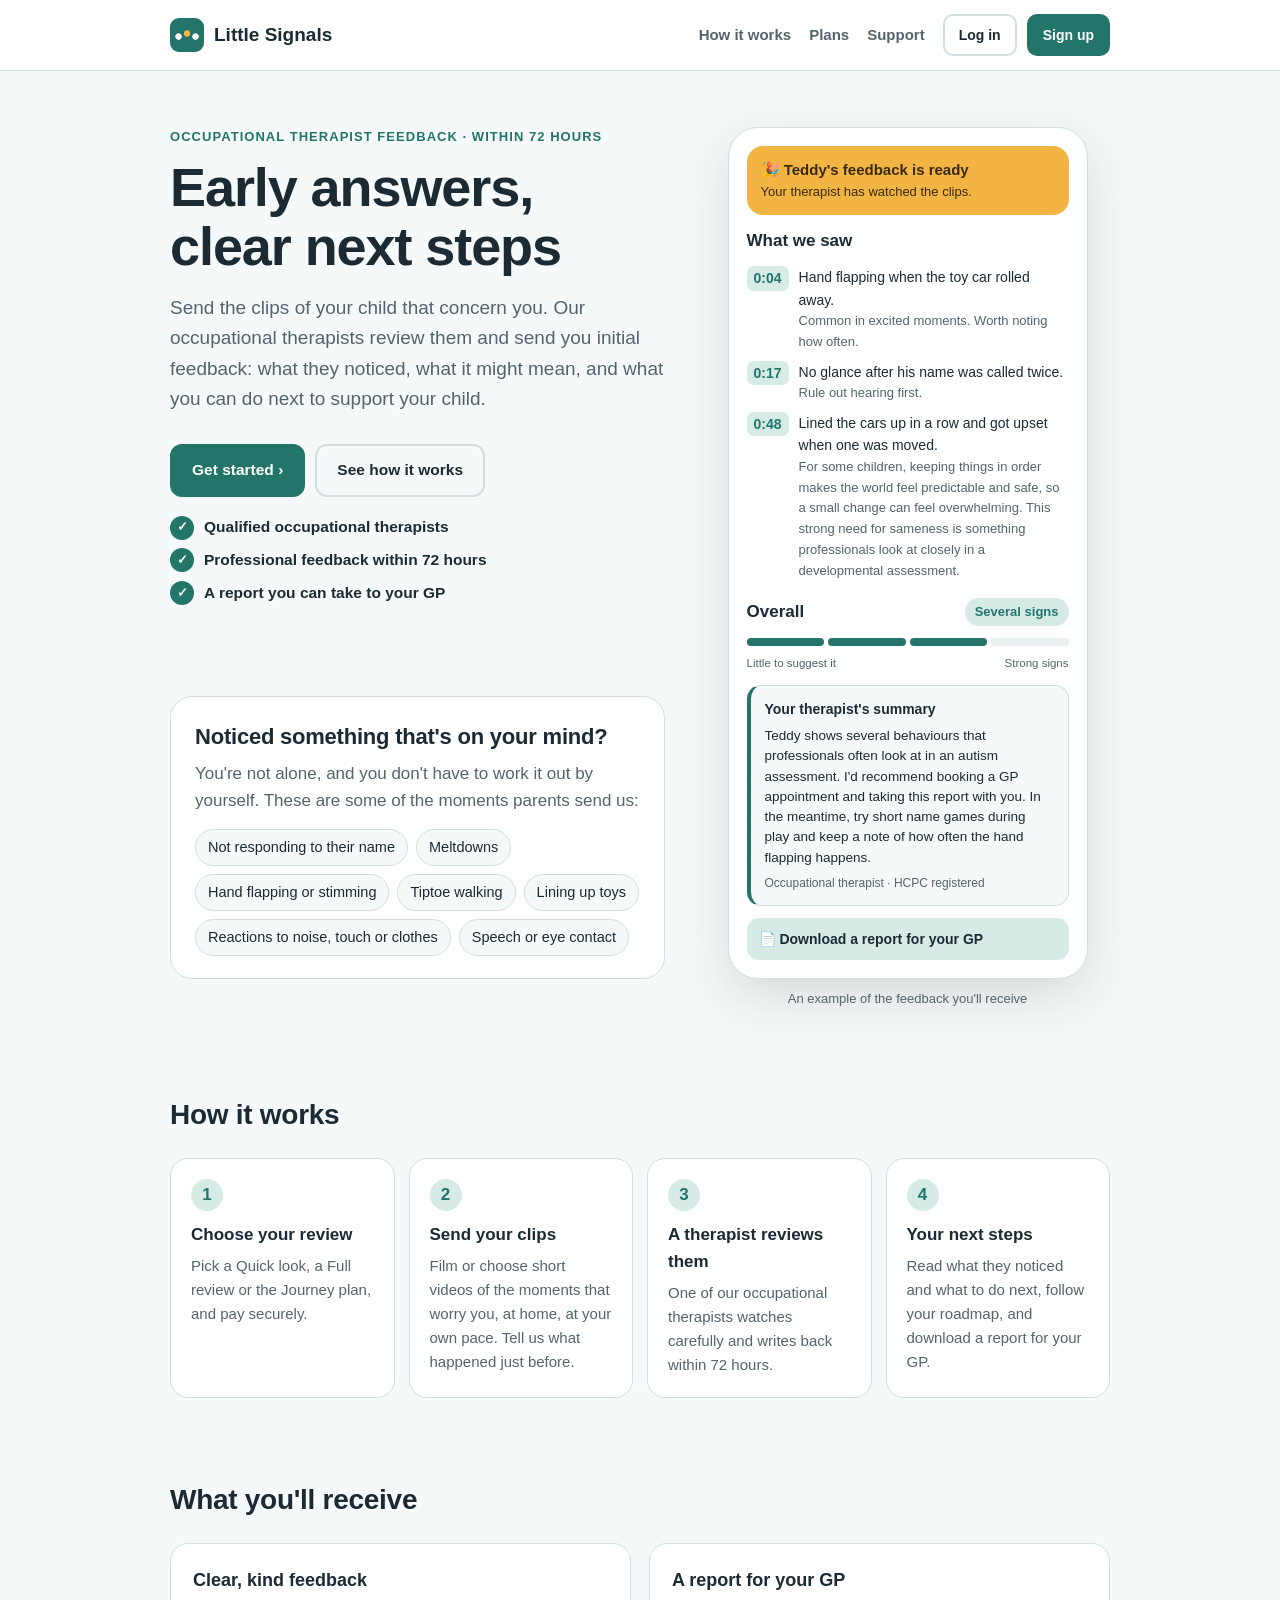
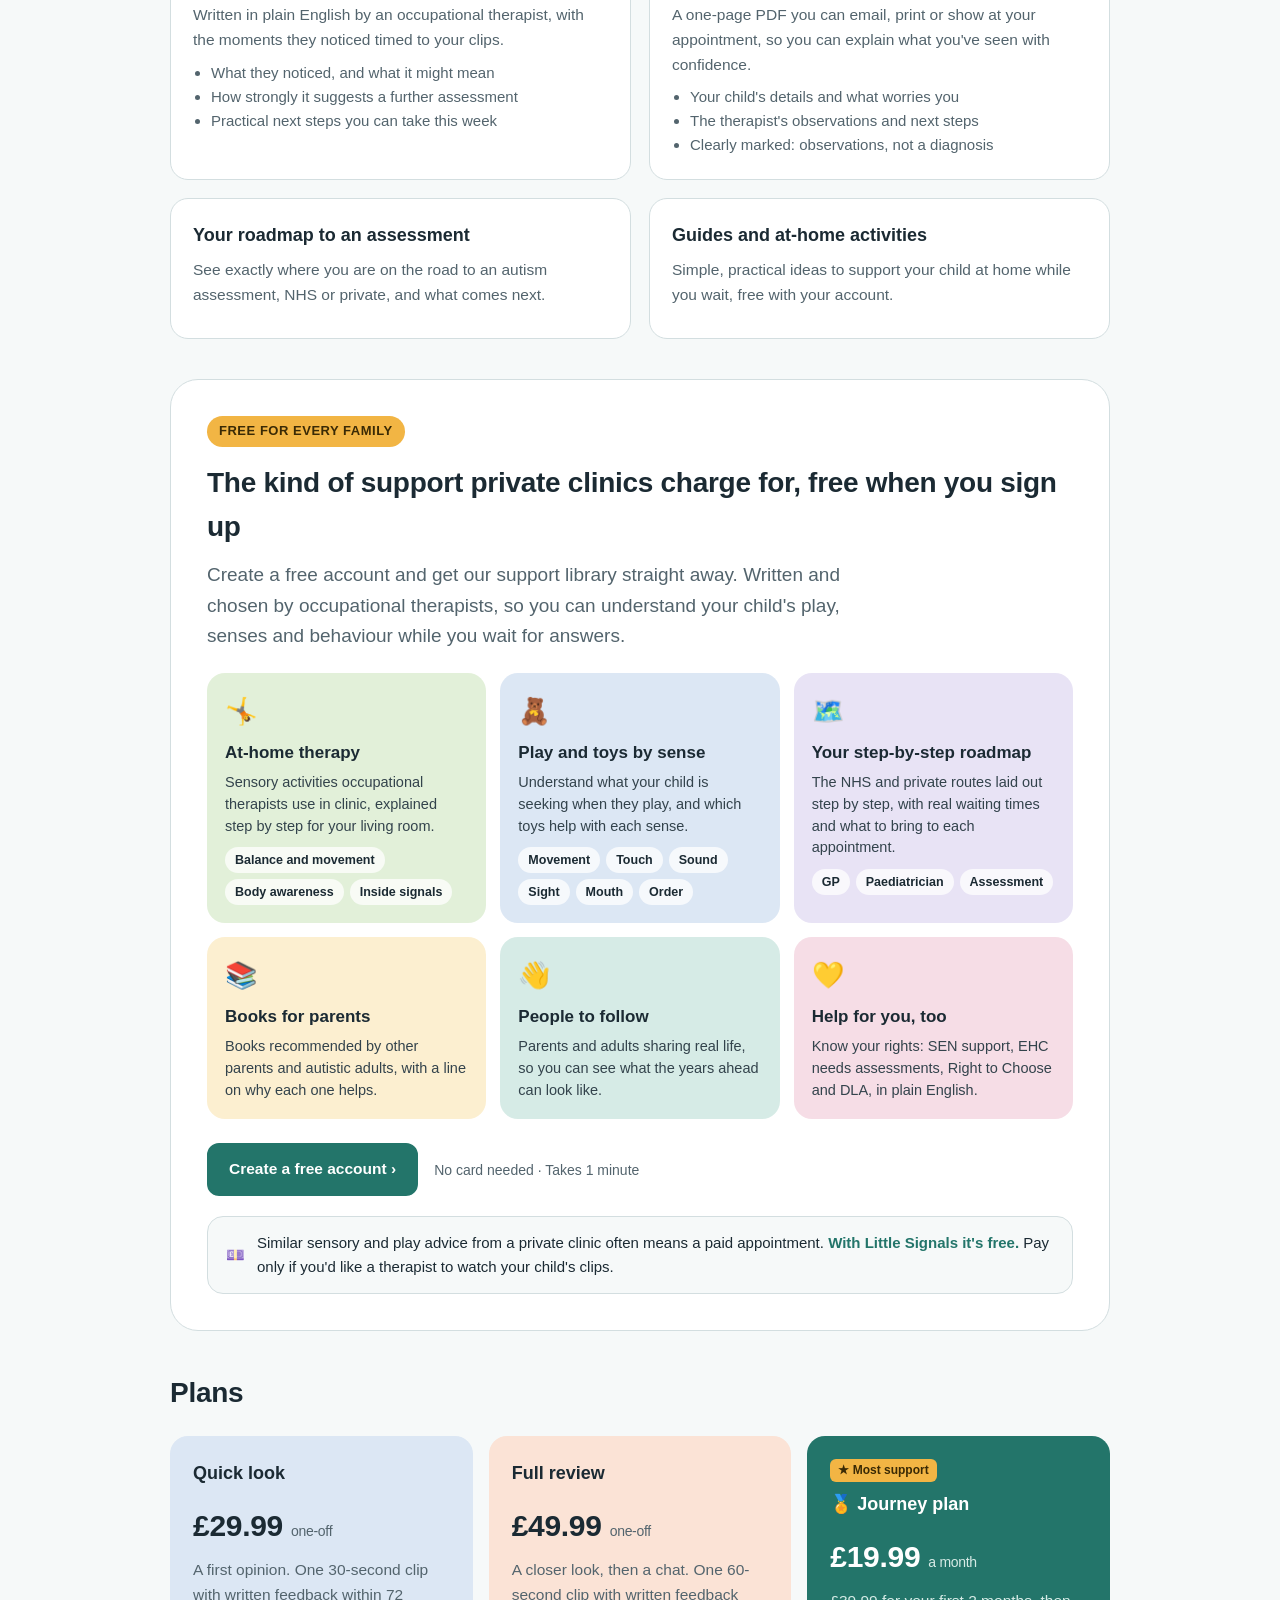
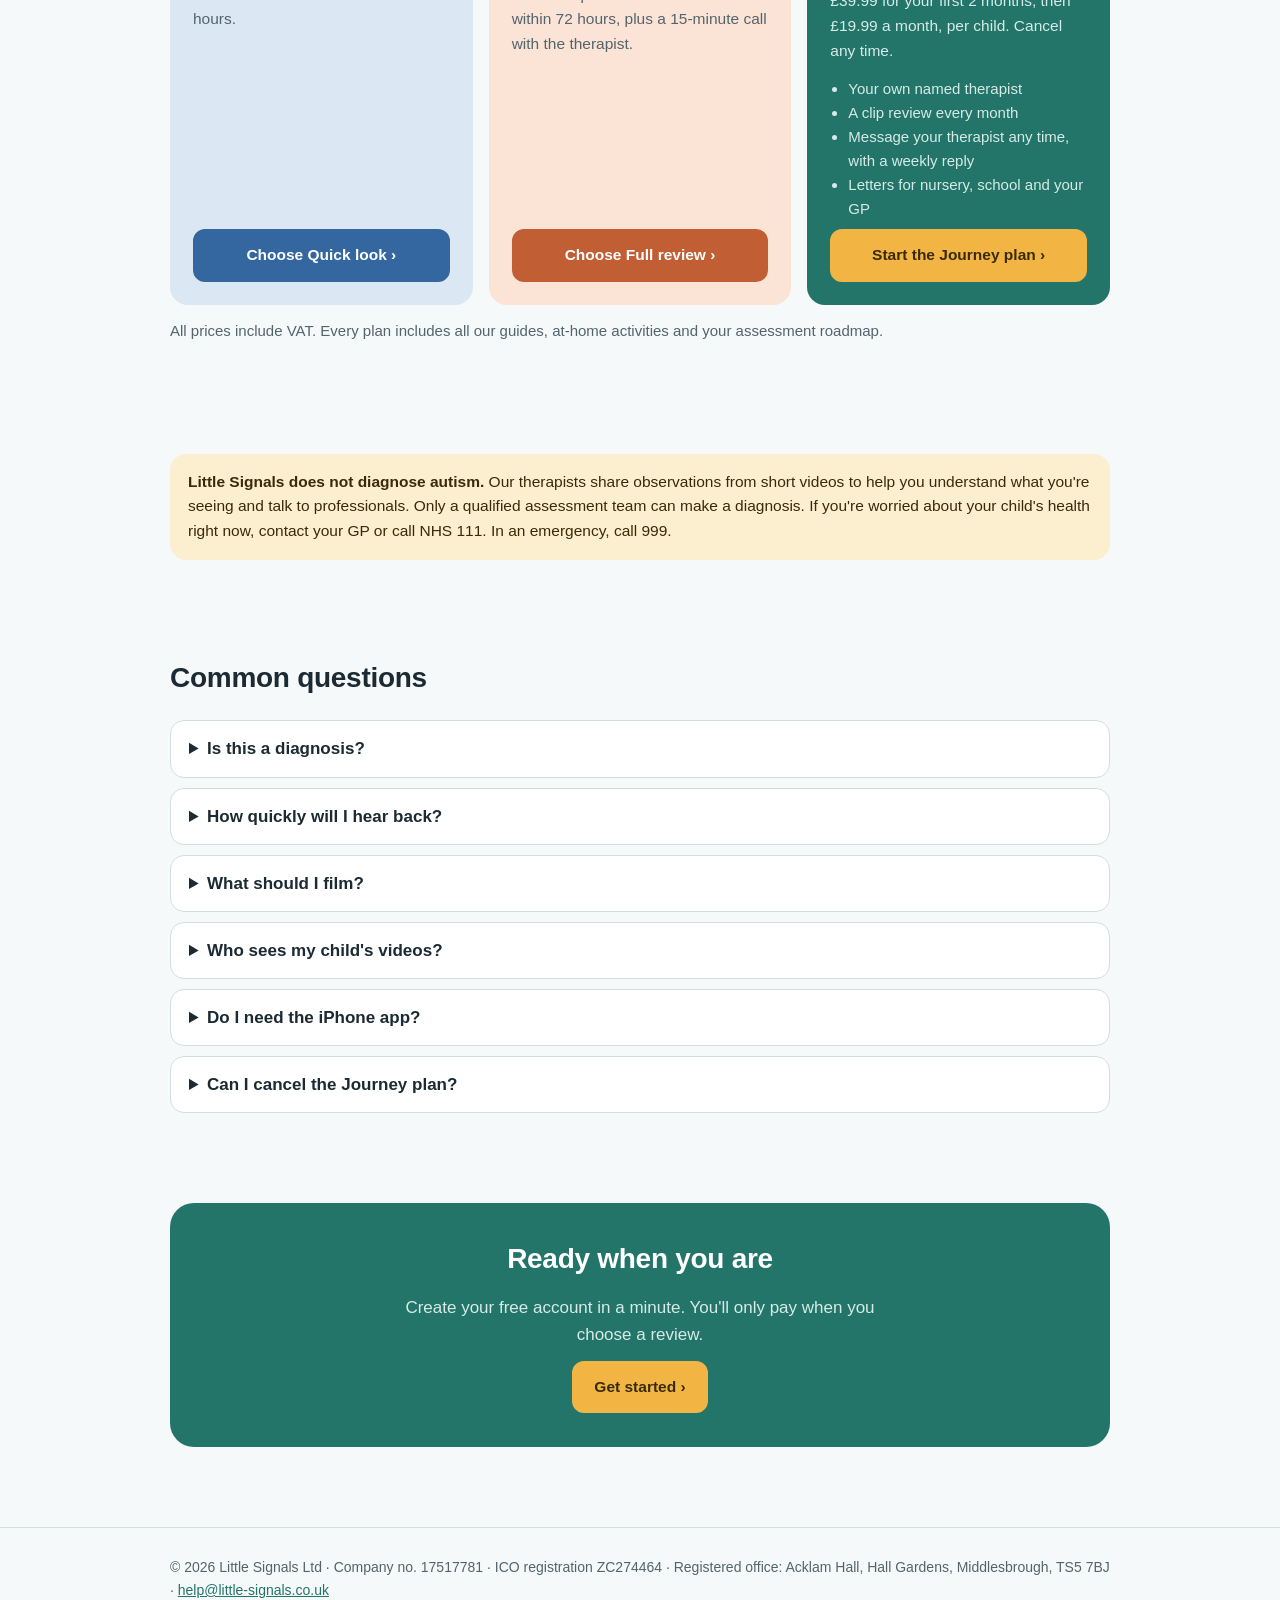
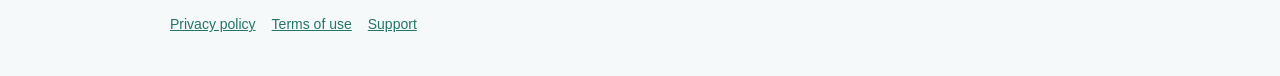
==== index.html @ ab4afac2 "Add files via upload" ====
<!doctype html>
<html lang="en-GB">
<head>
<meta charset="utf-8">
<meta name="viewport" content="width=device-width, initial-scale=1">
<title>Little Signals: clip reviews by occupational therapists</title>
<meta name="description" content="Send a short clip of your child to an occupational therapist and get clear feedback and a roadmap to an autism assessment.">
<link rel="icon" href="/favicon.png">
<link rel="apple-touch-icon" href="/icon.png">
<link rel="stylesheet" href="/style.css">
</head>
<body>
<header class="site"><div class="wrap">
  <a class="brand" href="/"><img src="/icon.png" alt="">Little Signals</a>
  <nav class="top" aria-label="Main"><a class="hide-sm" href="/#how">How it works</a><a class="hide-sm" href="/#plans">Plans</a><a class="hide-sm" href="/support/">Support</a>
    <span class="acts"><a class="btn ghost sm" href="https://app.little-signals.co.uk/">Log in</a><a class="btn sm" href="https://app.little-signals.co.uk/">Sign up</a></span></nav>
</div></header>
<main>

<div class="wrap">
<section class="hero2">
  <div class="herol">
    <p class="eyebrow">Occupational therapist feedback · within 72 hours</p>
    <h1>Early answers,<br>clear next steps</h1>
    <p class="lede">Send the clips of your child that concern you. Our occupational therapists review them and send you initial feedback: what they noticed, what it might mean, and what you can do next to support your child.</p>
    <div class="cta-row"><a class="btn" href="https://app.little-signals.co.uk/">Get started ›</a><a class="btn ghost" href="#how">See how it works</a></div>
    <ul class="ticks"><li>Qualified occupational therapists</li><li>Professional feedback within 72 hours</li><li>A report you can take to your GP</li></ul>
    <div class="band worry" aria-labelledby="worry-h">
      <h2 id="worry-h">Noticed something that's on your mind?</h2>
      <p>You're not alone, and you don't have to work it out by yourself. These are some of the moments parents send us:</p>
      <div class="chips"><span>Not responding to their name</span><span>Meltdowns</span><span>Hand flapping or stimming</span><span>Tiptoe walking</span><span>Lining up toys</span><span>Reactions to noise, touch or clothes</span><span>Speech or eye contact</span></div>
    </div>
  </div>
  <div aria-hidden="true">
    <div class="phone">
      <div class="ready">🎉 Teddy's feedback is ready<small>Your therapist has watched the clips.</small></div>
      <div style="font-weight:800">What we saw</div>
      <div class="obs">
        <span class="ts">0:04</span><p>Hand flapping when the toy car rolled away.<span>Common in excited moments. Worth noting how often.</span></p>
        <span class="ts">0:17</span><p>No glance after his name was called twice.<span>Rule out hearing first.</span></p>
        <span class="ts">0:48</span><p>Lined the cars up in a row and got upset when one was moved.<span>For some children, keeping things in order makes the world feel predictable and safe, so a small change can feel overwhelming. This strong need for sameness is something professionals look at closely in a developmental assessment.</span></p>
      </div>
      <div class="lvlhead"><span>Overall</span><b>Several signs</b></div>
      <div class="lvl"><i class="on"></i><i class="on"></i><i class="on"></i><i></i></div>
      <div class="lvlends"><span>Little to suggest it</span><span>Strong signs</span></div>
      <div class="sum"><b>Your therapist's summary</b><p>Teddy shows several behaviours that professionals often look at in an autism assessment. I'd recommend booking a GP appointment and taking this report with you. In the meantime, try short name games during play and keep a note of how often the hand flapping happens.</p><small>Occupational therapist · HCPC registered</small></div>
      <div class="rep">📄 Download a report for your GP</div>
    </div>
    <p style="text-align:center;color:var(--muted);font-size:13px;margin-top:10px">An example of the feedback you'll receive</p>
  </div>
</section>

<section id="how" aria-labelledby="how-h">
  <h2 id="how-h">How it works</h2>
  <ol class="steps4">
    <li><h3>Choose your review</h3><p>Pick a Quick look, a Full review or the Journey plan, and pay securely.</p></li>
    <li><h3>Send your clips</h3><p>Film or choose short videos of the moments that worry you, at home, at your own pace. Tell us what happened just before.</p></li>
    <li><h3>A therapist reviews them</h3><p>One of our occupational therapists watches carefully and writes back within 72 hours.</p></li>
    <li><h3>Your next steps</h3><p>Read what they noticed and what to do next, follow your roadmap, and download a report for your GP.</p></li>
  </ol>
</section>

<section aria-labelledby="get-h">
  <h2 id="get-h">What you'll receive</h2>
  <div class="two">
    <div class="feat"><h3>Clear, kind feedback</h3><p>Written in plain English by an occupational therapist, with the moments they noticed timed to your clips.</p>
      <ul><li>What they noticed, and what it might mean</li><li>How strongly it suggests a further assessment</li><li>Practical next steps you can take this week</li></ul></div>
    <div class="feat"><h3>A report for your GP</h3><p>A one-page PDF you can email, print or show at your appointment, so you can explain what you've seen with confidence.</p>
      <ul><li>Your child's details and what worries you</li><li>The therapist's observations and next steps</li><li>Clearly marked: observations, not a diagnosis</li></ul></div>
    <div class="feat"><h3>Your roadmap to an assessment</h3><p>See exactly where you are on the road to an autism assessment, NHS or private, and what comes next.</p></div>
    <div class="feat"><h3>Guides and at-home activities</h3><p>Simple, practical ideas to support your child at home while you wait, free with your account.</p></div>
  </div>
</section>

<section class="free" aria-labelledby="free-h">
  <span class="freetag">FREE FOR EVERY FAMILY</span>
  <h2 id="free-h">The kind of support private clinics charge for, free when you sign up</h2>
  <p class="lede">Create a free account and get our support library straight away.<span class="hm"> Written and chosen by occupational therapists, so you can understand your child's play, senses and behaviour while you wait for answers.</span></p>
  <div class="tiles">
    <div class="tile" style="background:#E2F0D9"><div class="e">🤸</div><h3>At-home therapy</h3><p>Sensory activities occupational therapists use in clinic, explained step by step for your living room.</p><div class="chips"><span>Balance and movement</span><span>Body awareness</span><span>Inside signals</span></div></div>
    <div class="tile" style="background:#DCE7F4"><div class="e">🧸</div><h3>Play and toys by sense</h3><p>Understand what your child is seeking when they play, and which toys help with each sense.</p><div class="chips"><span>Movement</span><span>Touch</span><span>Sound</span><span>Sight</span><span>Mouth</span><span>Order</span></div></div>
    <div class="tile" style="background:#E8E3F5"><div class="e">🗺️</div><h3>Your step-by-step roadmap</h3><p>The NHS and private routes laid out step by step, with real waiting times and what to bring to each appointment.</p><div class="chips"><span>GP</span><span>Paediatrician</span><span>Assessment</span></div></div>
    <div class="tile" style="background:#FCEFD0"><div class="e">📚</div><h3>Books for parents</h3><p>Books recommended by other parents and autistic adults, with a line on why each one helps.</p></div>
    <div class="tile" style="background:#D6EBE6"><div class="e">👋</div><h3>People to follow</h3><p>Parents and adults sharing real life, so you can see what the years ahead can look like.</p></div>
    <div class="tile" style="background:#F6DDE6"><div class="e">💛</div><h3>Help for you, too</h3><p>Know your rights: SEN support, EHC needs assessments, Right to Choose and DLA, in plain English.</p></div>
  </div>
  <div class="freecta"><a class="btn" href="https://app.little-signals.co.uk/">Create a free account ›</a><small>No card needed · Takes 1 minute</small></div>
  <div class="cmp">💷 <span>Similar sensory and play advice from a private clinic often means a paid appointment. <b>With Little Signals it's free.</b> Pay only if you'd like a therapist to watch your child's clips.</span></div>
</section>

<section id="plans" aria-labelledby="plans-h">
  <h2 id="plans-h">Plans</h2>
  <div class="plans">
    <div class="plan q"><h3>Quick look</h3><div class="price">£29.99 <span>one-off</span></div><p>A first opinion. One 30-second clip with written feedback within 72 hours.</p><a class="btn" href="https://app.little-signals.co.uk/">Choose Quick look ›</a></div>
    <div class="plan f"><h3>Full review</h3><div class="price">£49.99 <span>one-off</span></div><p>A closer look, then a chat. One 60-second clip with written feedback within 72 hours, plus a 15-minute call with the therapist.</p><a class="btn" href="https://app.little-signals.co.uk/">Choose Full review ›</a></div>
    <div class="plan j"><span class="tag">★ Most support</span><h3>🏅 Journey plan</h3><div class="price">£19.99 <span>a month</span></div>
      <p>£39.99 for your first 2 months, then £19.99 a month, per child. Cancel any time.</p>
      <ul><li>Your own named therapist</li><li>A clip review every month</li><li>Message your therapist any time, with a weekly reply</li><li>Letters for nursery, school and your GP</li></ul>
      <a class="btn gold" href="https://app.little-signals.co.uk/">Start the Journey plan ›</a></div>
  </div>
  <p style="color:var(--muted);font-size:15px;margin-top:14px">All prices include VAT. Every plan includes all our guides, at-home activities and your assessment roadmap.</p>
</section>

<section aria-label="Important">
  <p class="note"><strong>Little Signals does not diagnose autism.</strong> Our therapists share observations from short videos to help you understand what you're seeing and talk to professionals. Only a qualified assessment team can make a diagnosis. If you're worried about your child's health right now, contact your GP or call NHS 111. In an emergency, call 999.</p>
</section>

<section id="faq" aria-labelledby="faq-h">
  <h2 id="faq-h">Common questions</h2>
  <details><summary>Is this a diagnosis?</summary><p>No. Our occupational therapists describe what they can see in your clips and suggest next steps. Only a qualified assessment team can diagnose autism, and our report is designed to help you talk to them.</p></details>
  <details><summary>How quickly will I hear back?</summary><p>Within 72 hours of sending your clips. We'll email you (and notify you in the app) as soon as your feedback is ready.</p></details>
  <details><summary>What should I film?</summary><p>Everyday moments that worry you, as they happen. Short clips of 5 to 10 seconds work well, ideally with your child's face and hands in view. You can send several clips up to the length of your plan.</p></details>
  <details><summary>Who sees my child's videos?</summary><p>Only the occupational therapist assigned to your review, through private links that expire after 15 minutes. Clips are deleted 90 days after your feedback is sent, and we never use them for advertising or to train AI. See our <a href="/privacy/">privacy policy</a>.</p></details>
  <details><summary>Do I need the iPhone app?</summary><p>No. You can do everything here on our website, on a computer or any phone. The iPhone app is coming soon, and your account works on both.</p></details>
  <details><summary>Can I cancel the Journey plan?</summary><p>Yes, any time. The first 2 months are paid together when you join; after that you can cancel whenever you like and you won't be charged again.</p></details>
</section>

<section aria-label="Get started">
  <div class="final"><h2>Ready when you are</h2><p>Create your free account in a minute. You'll only pay when you choose a review.</p>
    <a class="btn gold" href="https://app.little-signals.co.uk/">Get started ›</a></div>
</section>
</div>

</main>
<footer class="site"><div class="wrap">
  <span>© 2026 Little Signals Ltd · Company no. 17517781 · ICO registration ZC274464 · Registered office: Acklam Hall, Hall Gardens, Middlesbrough, TS5 7BJ · <a href="mailto:help@little-signals.co.uk">help@little-signals.co.uk</a></span>
  <nav aria-label="Legal"><a href="/privacy/">Privacy policy</a><a href="/terms/">Terms of use</a><a href="/support/">Support</a></nav>
</div></footer>
</body>
</html>
---- style.css ----
:root{--bg:#F6F9F9;--surface:#fff;--sunk:#E9F0F1;--ink:#1B2A33;--muted:#53646D;--line:#D3DEE0;--accent:#23756A;--accent-ink:#fff;--accent-soft:#D6EBE6;--sun:#F2B544;--sun-soft:#FCEFD0;--sun-ink:#3A2A05}
@media (prefers-color-scheme:dark){:root{--bg:#111B20;--surface:#18252C;--sunk:#0E171B;--ink:#E6EEF0;--muted:#9AAEB5;--line:#2A3B43;--accent:#5CC2B1;--accent-ink:#0C1A1D;--accent-soft:#1B3A37;--sun-soft:#3A3020;--sun-ink:#F8E2B0}}
*{box-sizing:border-box}html{-webkit-text-size-adjust:100%}
body{margin:0;background:var(--bg);color:var(--ink);font:17px/1.6 -apple-system,BlinkMacSystemFont,"Segoe UI",Roboto,Helvetica,Arial,sans-serif}
a{color:var(--accent)}a:focus-visible,button:focus-visible{outline:3px solid var(--sun);outline-offset:2px}
.wrap{max-width:980px;margin:0 auto;padding:0 20px}
header.site{border-bottom:1px solid var(--line);background:var(--surface)}
header.site .wrap{display:flex;align-items:center;justify-content:space-between;gap:16px;padding-top:14px;padding-bottom:14px}
.brand{display:flex;align-items:center;gap:10px;text-decoration:none;color:var(--ink);font-weight:800;font-size:19px}
.brand img{width:34px;height:34px;border-radius:9px}
nav.top{display:flex;gap:18px;flex-wrap:wrap;font-size:15px}nav.top a{color:var(--muted);text-decoration:none;font-weight:600}nav.top a:hover{color:var(--accent)}
.hero{padding:64px 0 40px}
.eyebrow{font-size:13px;font-weight:800;letter-spacing:.08em;text-transform:uppercase;color:var(--accent);margin:0 0 10px}
h1{font-size:clamp(34px,6vw,54px);line-height:1.08;letter-spacing:-.02em;margin:0 0 18px;max-width:14ch}
.lede{font-size:19px;color:var(--muted);max-width:56ch;margin:0 0 26px}
.badge{display:inline-flex;align-items:center;gap:8px;background:var(--ink);color:var(--bg);padding:12px 18px;border-radius:12px;font-weight:700;font-size:15px}
.badge small{display:block;font-weight:500;opacity:.75;font-size:12px}
section{padding:40px 0}
h2{font-size:28px;letter-spacing:-.01em;margin:0 0 20px}
.steps{display:grid;grid-template-columns:repeat(auto-fit,minmax(240px,1fr));gap:16px;counter-reset:s;padding:0;margin:0;list-style:none}
.steps li{background:var(--surface);border:1px solid var(--line);border-radius:18px;padding:20px}
.steps li::before{counter-increment:s;content:counter(s);display:inline-grid;place-items:center;width:34px;height:34px;border-radius:50%;background:var(--accent-soft);color:var(--accent);font-weight:800;margin-bottom:10px}
.steps h3,.plan h3{margin:0 0 6px;font-size:18px}.steps p,.plan p{margin:0;color:var(--muted);font-size:15.5px}
.plans{display:grid;grid-template-columns:repeat(auto-fit,minmax(250px,1fr));gap:16px}
.plan{background:var(--surface);border:1.5px solid var(--line);border-radius:18px;padding:22px;display:flex;flex-direction:column;gap:8px}
.plan.pop{border-color:var(--accent)}
.price{font-size:30px;font-weight:800;letter-spacing:-.01em}.price span{font-size:14px;font-weight:500;color:var(--muted)}
.tag{align-self:flex-start;background:var(--sun);color:#3A2A05;font-size:12px;font-weight:800;padding:2px 8px;border-radius:6px}
.plan ul{margin:6px 0 0;padding-left:18px;color:var(--muted);font-size:15px}
.note{background:var(--sun-soft);color:var(--sun-ink);border-radius:16px;padding:16px 18px;font-size:15.5px}
.card{background:var(--surface);border:1px solid var(--line);border-radius:18px;padding:22px}
.doc{padding:40px 0 60px;max-width:760px}
.doc h1{font-size:clamp(30px,5vw,42px);max-width:none}
.doc h2{font-size:21px;margin:34px 0 10px}
.doc p{margin:0 0 12px}
.draft{background:var(--sun-soft);color:var(--sun-ink);border-radius:12px;padding:12px 16px;font-size:14.5px;margin:0 0 24px}
.meta{color:var(--muted);font-size:14.5px;margin:-6px 0 22px}
footer.site{border-top:1px solid var(--line);margin-top:40px;padding:28px 0 40px;color:var(--muted);font-size:14px}
footer.site .wrap{display:flex;flex-wrap:wrap;justify-content:space-between;gap:12px}
footer.site nav{display:flex;gap:16px;flex-wrap:wrap}
details{background:var(--surface);border:1px solid var(--line);border-radius:14px;padding:14px 18px;margin:0 0 10px}
summary{cursor:pointer;font-weight:700}details p{margin:10px 0 0;color:var(--muted)}
.acts{display:flex;align-items:center;gap:10px}
.btn{display:inline-flex;align-items:center;justify-content:center;gap:6px;background:var(--accent);color:var(--accent-ink);font-weight:800;text-decoration:none;border-radius:12px;padding:12px 20px;font-size:15.5px;border:2px solid var(--accent)}
.btn:hover{filter:brightness(1.07)}
.btn.ghost{background:transparent;color:var(--ink);border-color:var(--line)}
.btn.sm{padding:8px 14px;font-size:14px;border-radius:10px}
nav.top a.btn{color:var(--accent-ink)}nav.top a.btn.ghost{color:var(--ink)}nav.top{align-items:center}
.btn.gold{background:var(--sun);border-color:var(--sun);color:#3A2A05}
.hero2{display:grid;grid-template-columns:1.1fr .9fr;gap:40px;align-items:stretch;padding:56px 0 30px}
.hero2 h1{max-width:none}
.cta-row{display:flex;flex-wrap:wrap;gap:10px;margin:4px 0 18px}
.ticks{list-style:none;padding:0;margin:0;display:grid;gap:8px}
.ticks li{display:flex;gap:10px;align-items:center;font-weight:600;font-size:15.5px}
.ticks li::before{content:"✓";display:inline-grid;place-items:center;width:24px;height:24px;border-radius:50%;background:var(--accent);color:var(--accent-ink);font-size:13px;font-weight:800;flex:none}
.phone{background:var(--surface);border:1px solid var(--line);border-radius:30px;padding:18px;box-shadow:0 18px 50px rgba(27,42,51,.14);max-width:360px;margin:0 auto;display:grid;gap:12px}
.ready{background:var(--sun);color:#3A2A05;border-radius:16px;padding:12px 14px;font-weight:800;font-size:15px}
.ready small{display:block;font-weight:500;font-size:13px}
.obs{display:grid;grid-template-columns:auto 1fr;gap:8px 10px;font-size:14px;align-items:start}
.ts{background:var(--accent-soft);color:var(--accent);font-weight:800;border-radius:7px;padding:1px 7px;font-variant-numeric:tabular-nums}
.obs p{margin:0}.obs p span{display:block;color:var(--muted);font-size:13px}
.lvlhead{display:flex;justify-content:space-between;align-items:center;margin-top:4px}.lvlhead span{font-weight:800}.lvlhead b{background:var(--accent-soft,#D6EBE6);color:var(--accent);font-size:13px;font-weight:800;padding:4px 10px;border-radius:999px}.lvlends{display:flex;justify-content:space-between;font-size:11.5px;color:var(--muted);margin-top:-4px}.sum{background:var(--bg);border:1px solid var(--line);border-left:4px solid var(--accent);border-radius:14px;padding:12px 14px;display:grid;gap:6px}.sum b{font-size:14px}.sum p{margin:0;font-size:13.5px;line-height:1.5}.sum small{font-size:12px;color:var(--muted)}.lvl{display:flex;gap:4px}.lvl i{flex:1;height:8px;border-radius:4px;background:var(--sunk)}.lvl i.on{background:var(--accent)}
.rep{display:flex;gap:8px;align-items:center;background:var(--accent-soft);border-radius:12px;padding:10px 12px;font-weight:700;font-size:14px}
.band{background:var(--surface);border:1px solid var(--line);border-radius:22px;padding:26px}
.chips{display:flex;flex-wrap:wrap;gap:8px;margin:14px 0 0}
.chips span{background:var(--bg);border:1px solid var(--line);border-radius:99px;padding:6px 12px;font-size:14.5px}
.steps4{display:grid;grid-template-columns:repeat(auto-fit,minmax(200px,1fr));gap:14px;counter-reset:s;padding:0;margin:0;list-style:none}
.steps4 li{background:var(--surface);border:1px solid var(--line);border-radius:18px;padding:20px}
.steps4 li::before{counter-increment:s;content:counter(s);display:inline-grid;place-items:center;width:32px;height:32px;border-radius:50%;background:var(--accent-soft);color:var(--accent);font-weight:800;margin-bottom:10px}
.steps4 h3{margin:0 0 6px;font-size:17px}.steps4 p{margin:0;color:var(--muted);font-size:15px}
.two{display:grid;grid-template-columns:1fr 1fr;gap:18px}
.feat{background:var(--surface);border:1px solid var(--line);border-radius:18px;padding:22px}
.feat h3{margin:0 0 8px;font-size:18px}.feat p{margin:0 0 8px;color:var(--muted);font-size:15.5px}
.feat ul{margin:0;padding-left:18px;color:var(--muted);font-size:15px}
.plan.q{background:#DCE7F4;border-color:transparent}.plan.f{background:#FBE3D6;border-color:transparent}
.plan.j{background:#23756A;border-color:transparent;color:#fff}.plan.j p,.plan.j ul,.plan.j .price span{color:#D6EBE6}
.plan .btn{margin-top:auto}
.plan.q .btn{background:#3466A0;border-color:#3466A0;color:#fff}.plan.f .btn{background:#C25E33;border-color:#C25E33;color:#fff}
@media (prefers-color-scheme:dark){.plan.q{background:#1A2838}.plan.f{background:#3A241B}.plan.j{background:#1E6157}}
.final{background:#23756A;color:#fff;border-radius:24px;padding:34px;text-align:center;display:grid;gap:12px;justify-items:center}
.final h2{margin:0;color:#fff}.final p{margin:0;color:#D6EBE6;max-width:52ch}
@media (max-width:860px){.hero2,.two{grid-template-columns:1fr}.hero2{padding-top:36px}}
@media (max-width:560px){header.site .wrap{flex-wrap:wrap;gap:10px}nav.top .hide-sm{display:none}.hero{padding-top:40px}}

.free{background:var(--surface);border:1px solid var(--line);border-radius:28px;padding:36px}
.freetag{display:inline-block;background:var(--sun);color:#3A2A05;font-weight:800;font-size:13px;padding:5px 12px;border-radius:999px;letter-spacing:.04em}
.free h2{margin:14px 0 10px}.free .lede{max-width:640px;margin:0 0 22px}
.tiles{display:grid;grid-template-columns:repeat(auto-fit,minmax(240px,1fr));gap:14px}
.tile{border-radius:18px;padding:18px;display:grid;gap:6px;align-content:start;color:#1B2A33}
.tile .e{font-size:26px}.tile h3{margin:0;font-size:17px}.tile p{margin:0;font-size:14.5px;line-height:1.5;color:#33434c}
.tile .chips{display:flex;flex-wrap:wrap;gap:6px;margin-top:4px}.tile .chips span{background:rgba(255,255,255,.75);border:0;border-radius:999px;padding:3px 10px;font-size:12.5px;font-weight:700}
.freecta{display:flex;gap:16px;align-items:center;margin-top:24px;flex-wrap:wrap}.freecta small{color:var(--muted);font-size:14px}
.cmp{margin-top:20px;background:var(--bg);border:1px solid var(--line);border-radius:16px;padding:14px 18px;display:flex;gap:12px;align-items:center;font-size:15px}.cmp b{color:var(--accent)}
.herol{display:flex;flex-direction:column}.herol .ticks{margin-bottom:28px}.herol .worry{margin-top:auto !important}@media (min-width:861px){.herol{padding-bottom:44px}}.worry{padding:22px 24px}.worry h2{font-size:22px;margin:0 0 6px}.worry p{margin:0;color:var(--muted)}
@media (max-width:600px){.free{padding:22px 16px;border-radius:22px}.free .hm,.tile p,.tile .chips,.cmp,.feat ul{display:none}.tiles{grid-template-columns:1fr 1fr;gap:10px}.tile{padding:14px 12px;gap:4px}.tile .e{font-size:22px}.tile h3{font-size:15px;line-height:1.25}.free h2{font-size:24px}.freecta{margin-top:16px}}
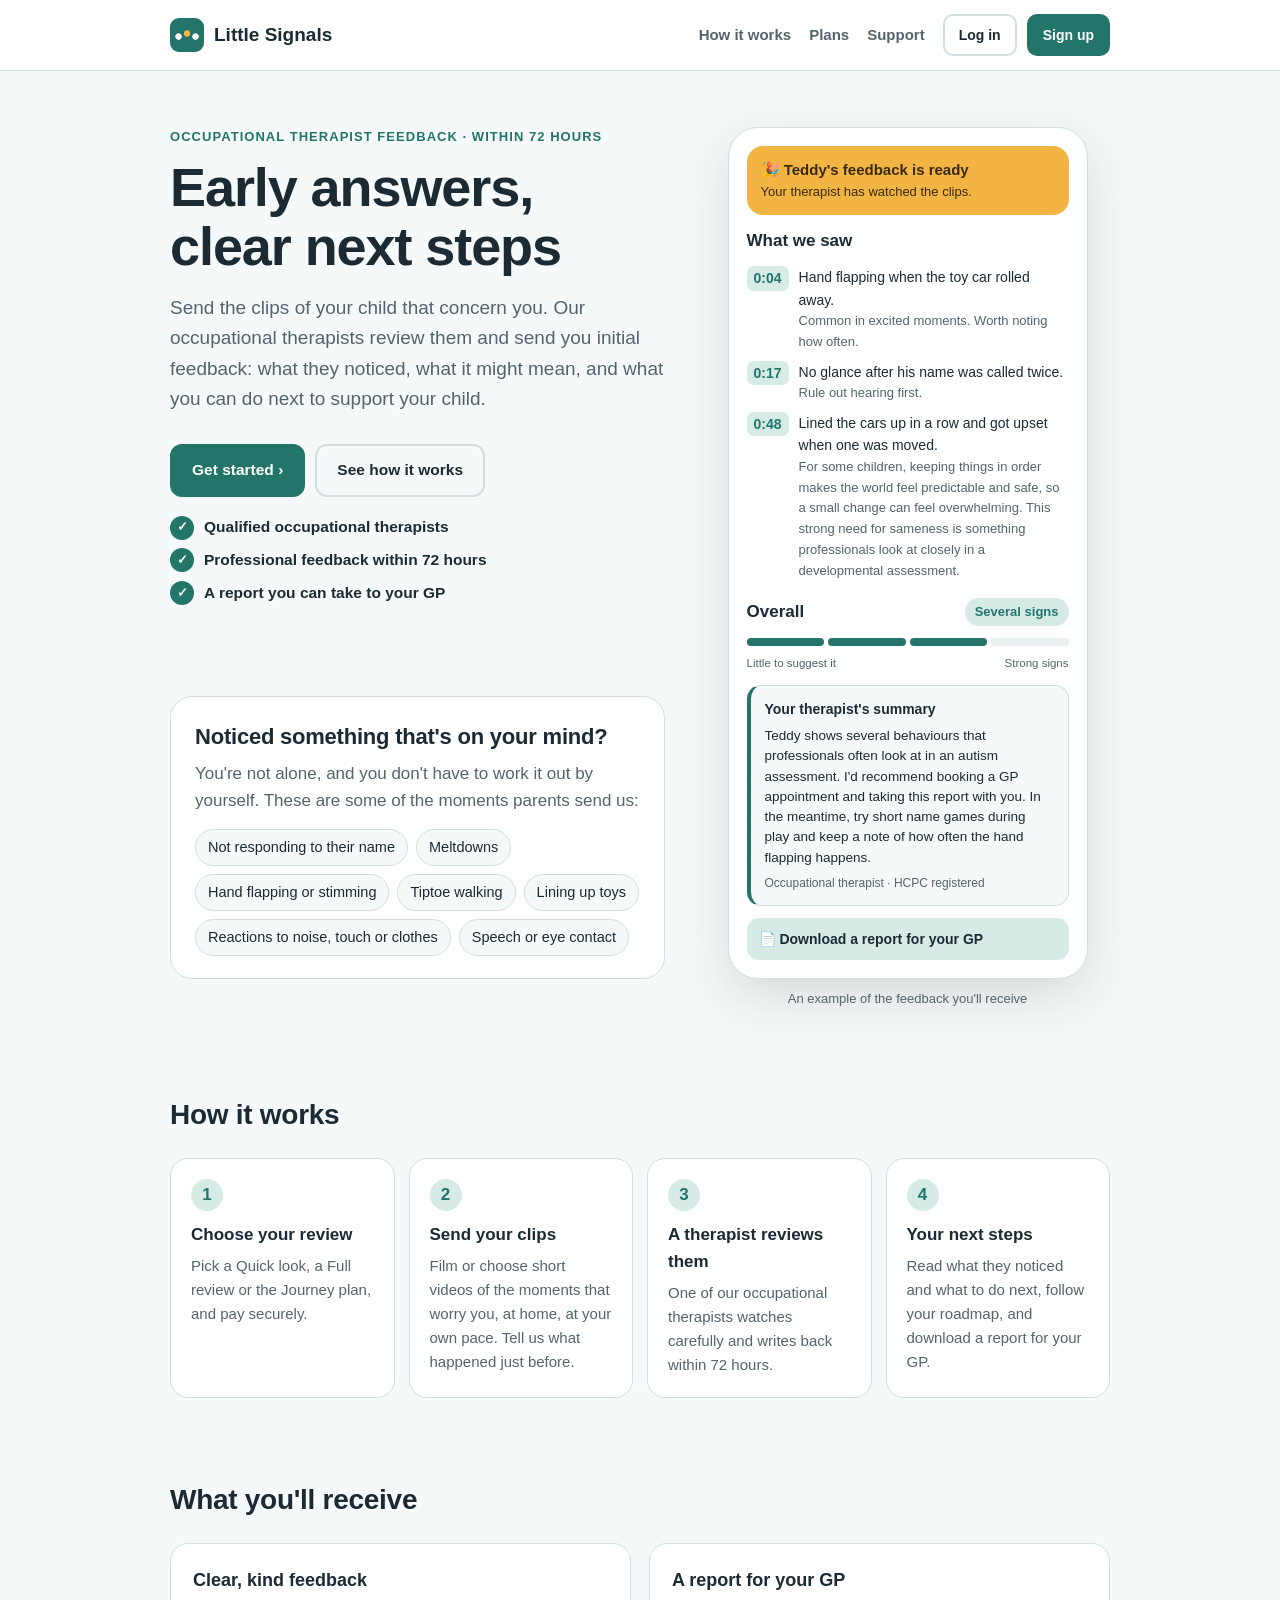
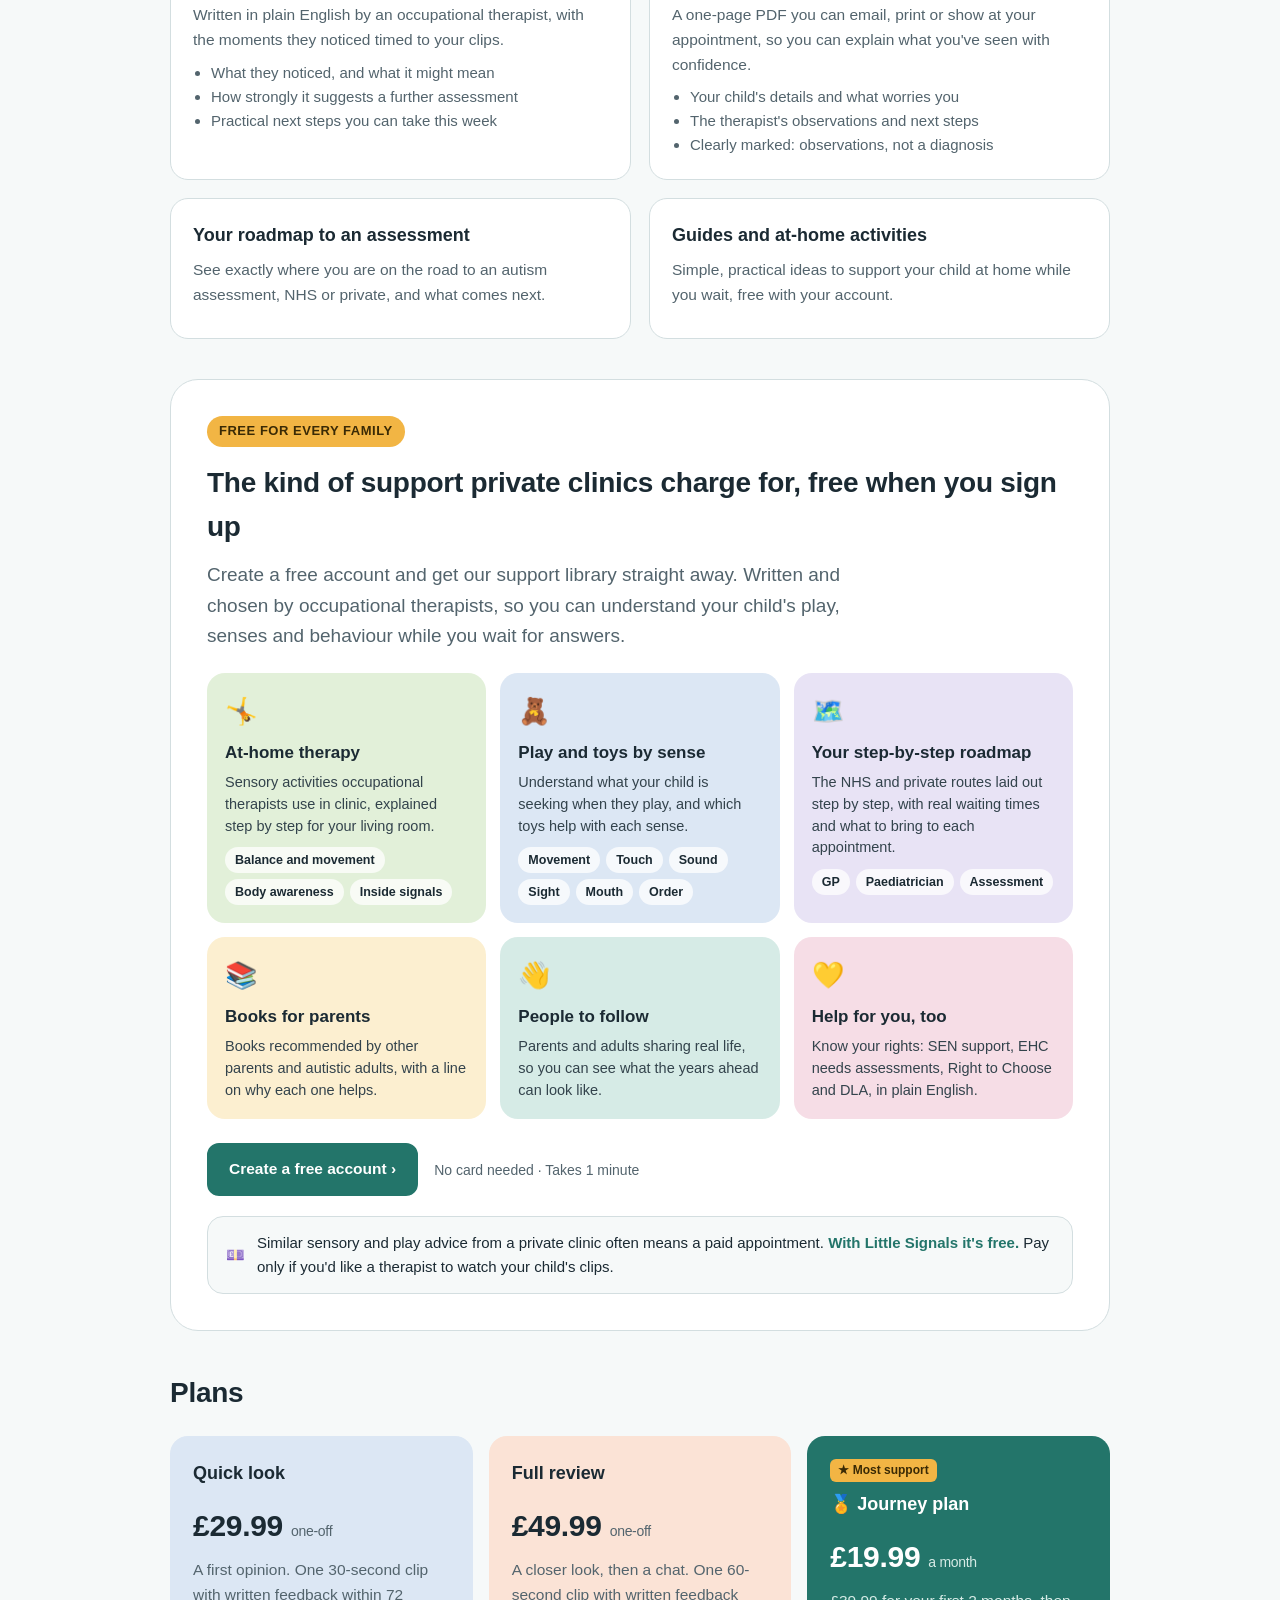
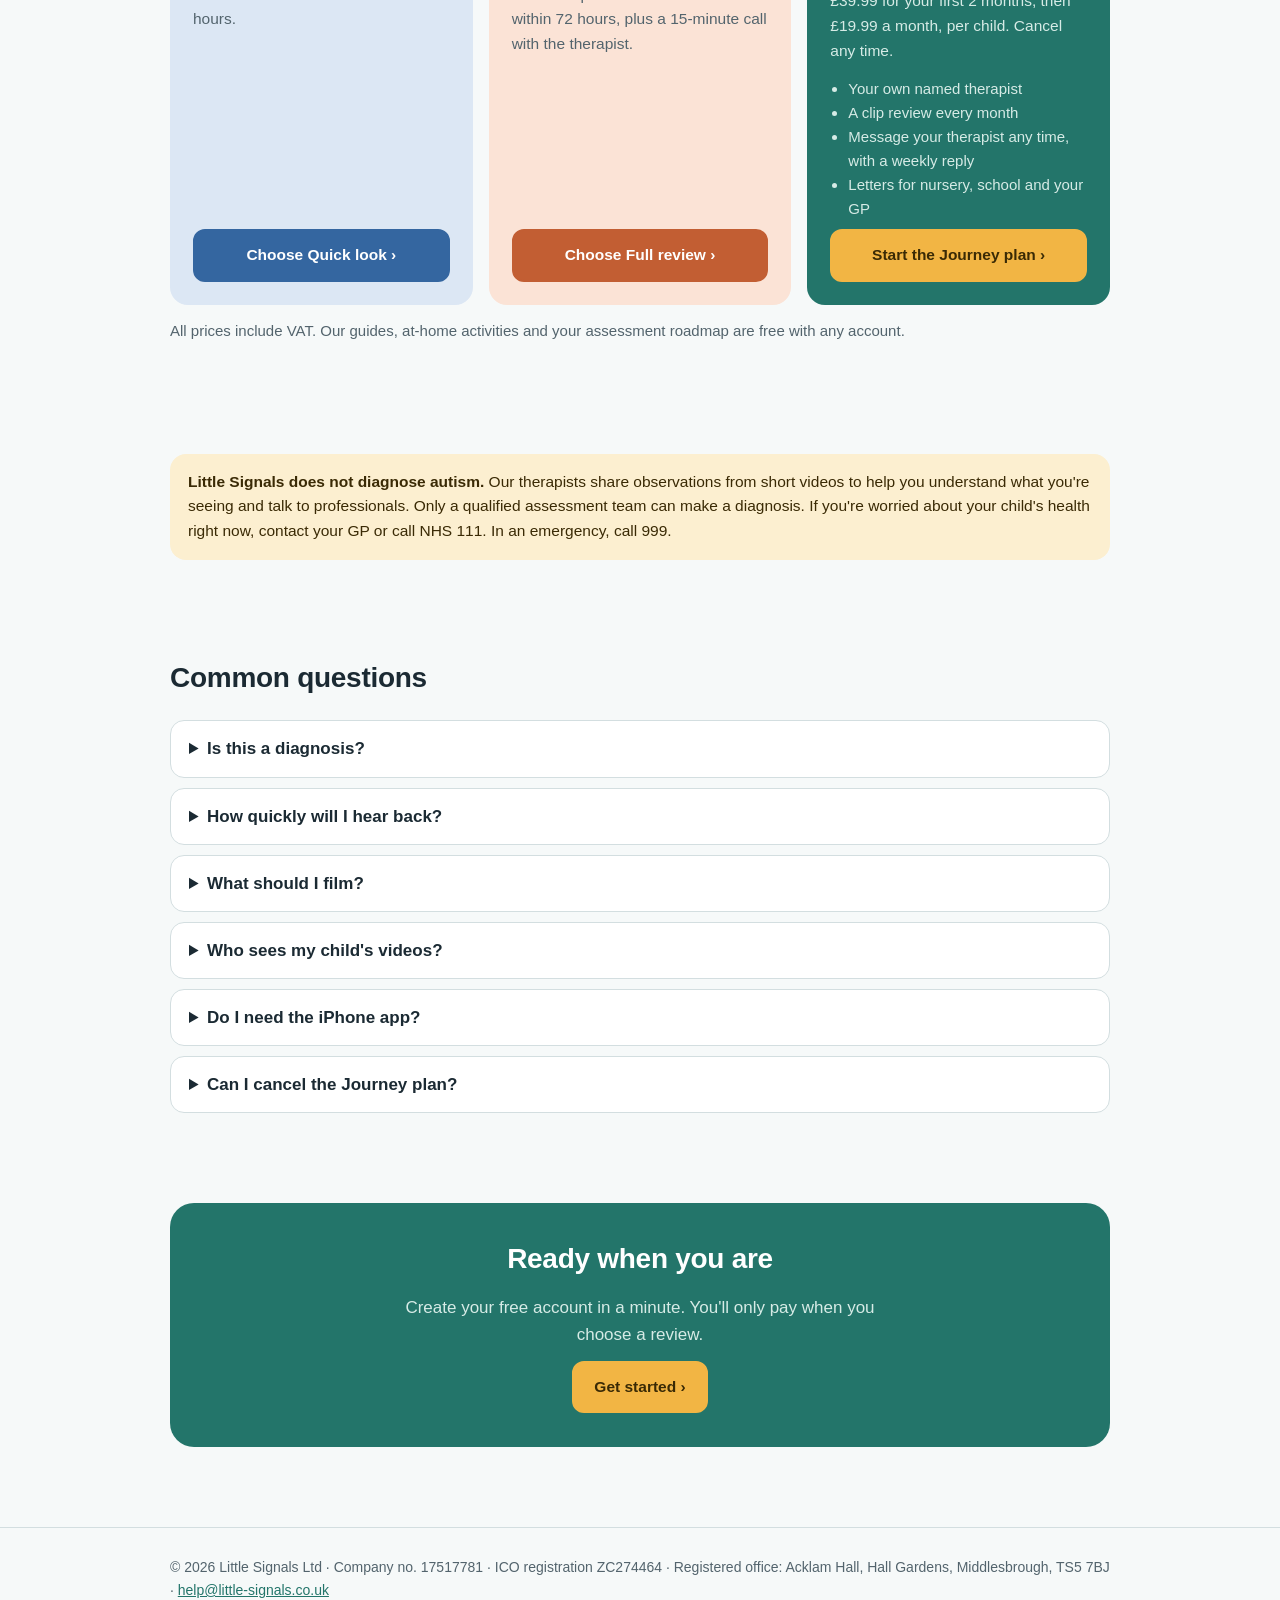
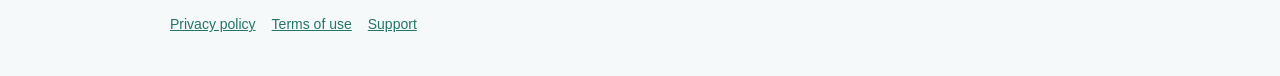
==== commit e7f511ff: "Add files via upload" ====
--- a/index.html
+++ b/index.html
@@ -93,12 +93,12 @@
   <div class="plans">
     <div class="plan q"><h3>Quick look</h3><div class="price">£29.99 <span>one-off</span></div><p>A first opinion. One 30-second clip with written feedback within 72 hours.</p><a class="btn" href="https://app.little-signals.co.uk/">Choose Quick look ›</a></div>
     <div class="plan f"><h3>Full review</h3><div class="price">£49.99 <span>one-off</span></div><p>A closer look, then a chat. One 60-second clip with written feedback within 72 hours, plus a 15-minute call with the therapist.</p><a class="btn" href="https://app.little-signals.co.uk/">Choose Full review ›</a></div>
-    <div class="plan j"><span class="tag">★ Most support</span><h3>🏅 Journey plan</h3><div class="price">£19.99 <span>a month</span></div>
+    <div class="plan j"><div class="ptop"><span class="tag">★ Most support</span><h3>🏅 Journey plan</h3></div><div class="price">£19.99 <span>a month</span></div>
       <p>£39.99 for your first 2 months, then £19.99 a month, per child. Cancel any time.</p>
       <ul><li>Your own named therapist</li><li>A clip review every month</li><li>Message your therapist any time, with a weekly reply</li><li>Letters for nursery, school and your GP</li></ul>
       <a class="btn gold" href="https://app.little-signals.co.uk/">Start the Journey plan ›</a></div>
   </div>
-  <p style="color:var(--muted);font-size:15px;margin-top:14px">All prices include VAT. Every plan includes all our guides, at-home activities and your assessment roadmap.</p>
+  <p style="color:var(--muted);font-size:15px;margin-top:14px">All prices include VAT. Our guides, at-home activities and your assessment roadmap are free with any account.</p>
 </section>
 
 <section aria-label="Important">
--- a/style.css
+++ b/style.css
@@ -20,7 +20,7 @@
 .steps{display:grid;grid-template-columns:repeat(auto-fit,minmax(240px,1fr));gap:16px;counter-reset:s;padding:0;margin:0;list-style:none}
 .steps li{background:var(--surface);border:1px solid var(--line);border-radius:18px;padding:20px}
 .steps li::before{counter-increment:s;content:counter(s);display:inline-grid;place-items:center;width:34px;height:34px;border-radius:50%;background:var(--accent-soft);color:var(--accent);font-weight:800;margin-bottom:10px}
-.steps h3,.plan h3{margin:0 0 6px;font-size:18px}.steps p,.plan p{margin:0;color:var(--muted);font-size:15.5px}
+.steps h3,.plan h3{margin:0 0 6px;font-size:18px}.ptop{display:flex;flex-direction:column;gap:8px;align-items:flex-start}.steps p,.plan p{margin:0;color:var(--muted);font-size:15.5px}
 .plans{display:grid;grid-template-columns:repeat(auto-fit,minmax(250px,1fr));gap:16px}
 .plan{background:var(--surface);border:1.5px solid var(--line);border-radius:18px;padding:22px;display:flex;flex-direction:column;gap:8px}
 .plan.pop{border-color:var(--accent)}
@@ -92,4 +92,4 @@
 .freecta{display:flex;gap:16px;align-items:center;margin-top:24px;flex-wrap:wrap}.freecta small{color:var(--muted);font-size:14px}
 .cmp{margin-top:20px;background:var(--bg);border:1px solid var(--line);border-radius:16px;padding:14px 18px;display:flex;gap:12px;align-items:center;font-size:15px}.cmp b{color:var(--accent)}
 .herol{display:flex;flex-direction:column}.herol .ticks{margin-bottom:28px}.herol .worry{margin-top:auto !important}@media (min-width:861px){.herol{padding-bottom:44px}}.worry{padding:22px 24px}.worry h2{font-size:22px;margin:0 0 6px}.worry p{margin:0;color:var(--muted)}
-@media (max-width:600px){.free{padding:22px 16px;border-radius:22px}.free .hm,.tile p,.tile .chips,.cmp,.feat ul{display:none}.tiles{grid-template-columns:1fr 1fr;gap:10px}.tile{padding:14px 12px;gap:4px}.tile .e{font-size:22px}.tile h3{font-size:15px;line-height:1.25}.free h2{font-size:24px}.freecta{margin-top:16px}}
+@media (max-width:600px){.plans{gap:10px}.plan{display:grid;grid-template-columns:1fr auto;column-gap:10px;row-gap:5px;padding:14px 16px;align-items:center}.ptop{gap:4px!important}.plan .tag{font-size:11px}.plan h3{margin:0;font-size:17px}.plan .price{font-size:22px;text-align:right;white-space:nowrap}.plan .price span{font-size:12px}.plan p{grid-column:1/-1;font-size:13.5px;line-height:1.4}.plan ul{display:none}.plan .btn{grid-column:1/-1;padding:9px 14px;font-size:15px;margin-top:2px;text-align:center}.free{padding:22px 16px;border-radius:22px}.free .hm,.tile p,.tile .chips,.cmp,.feat ul{display:none}.tiles{grid-template-columns:1fr 1fr;gap:10px}.tile{padding:14px 12px;gap:4px}.tile .e{font-size:22px}.tile h3{font-size:15px;line-height:1.25}.free h2{font-size:24px}.freecta{margin-top:16px}}
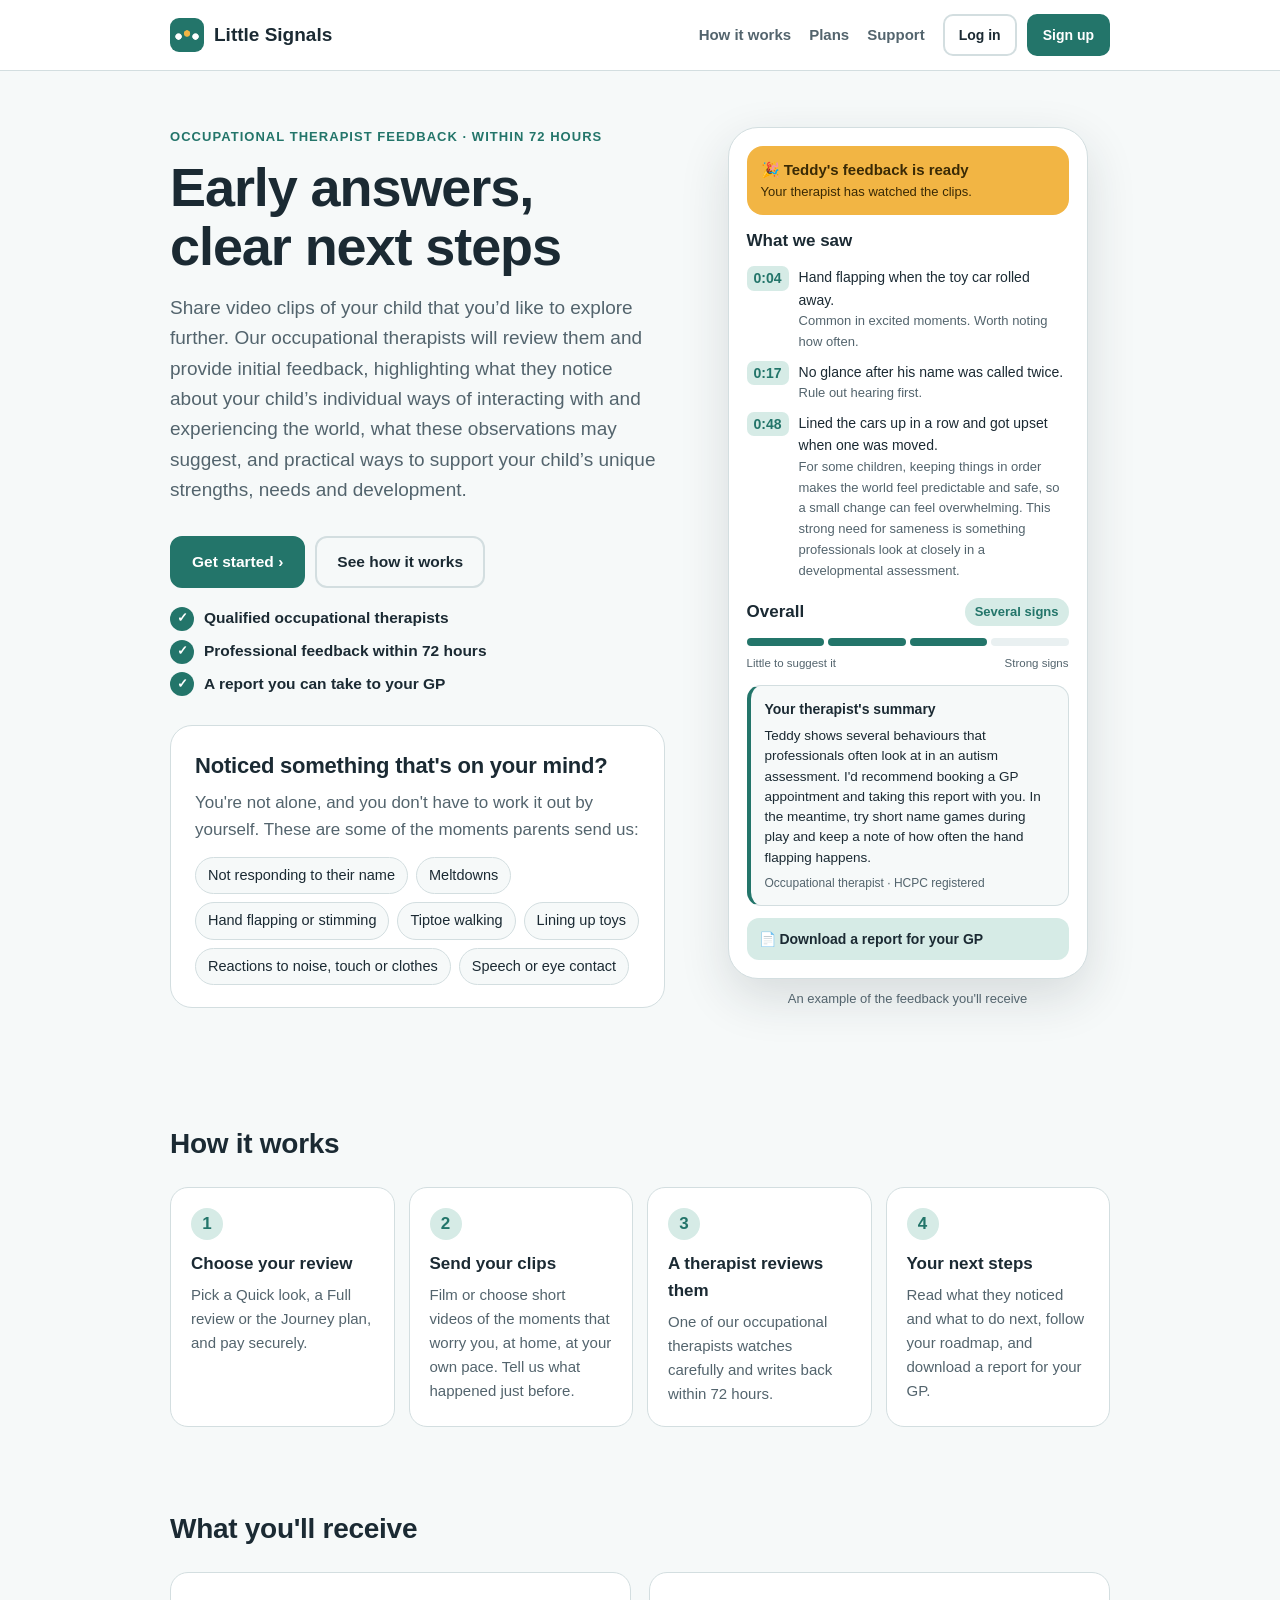
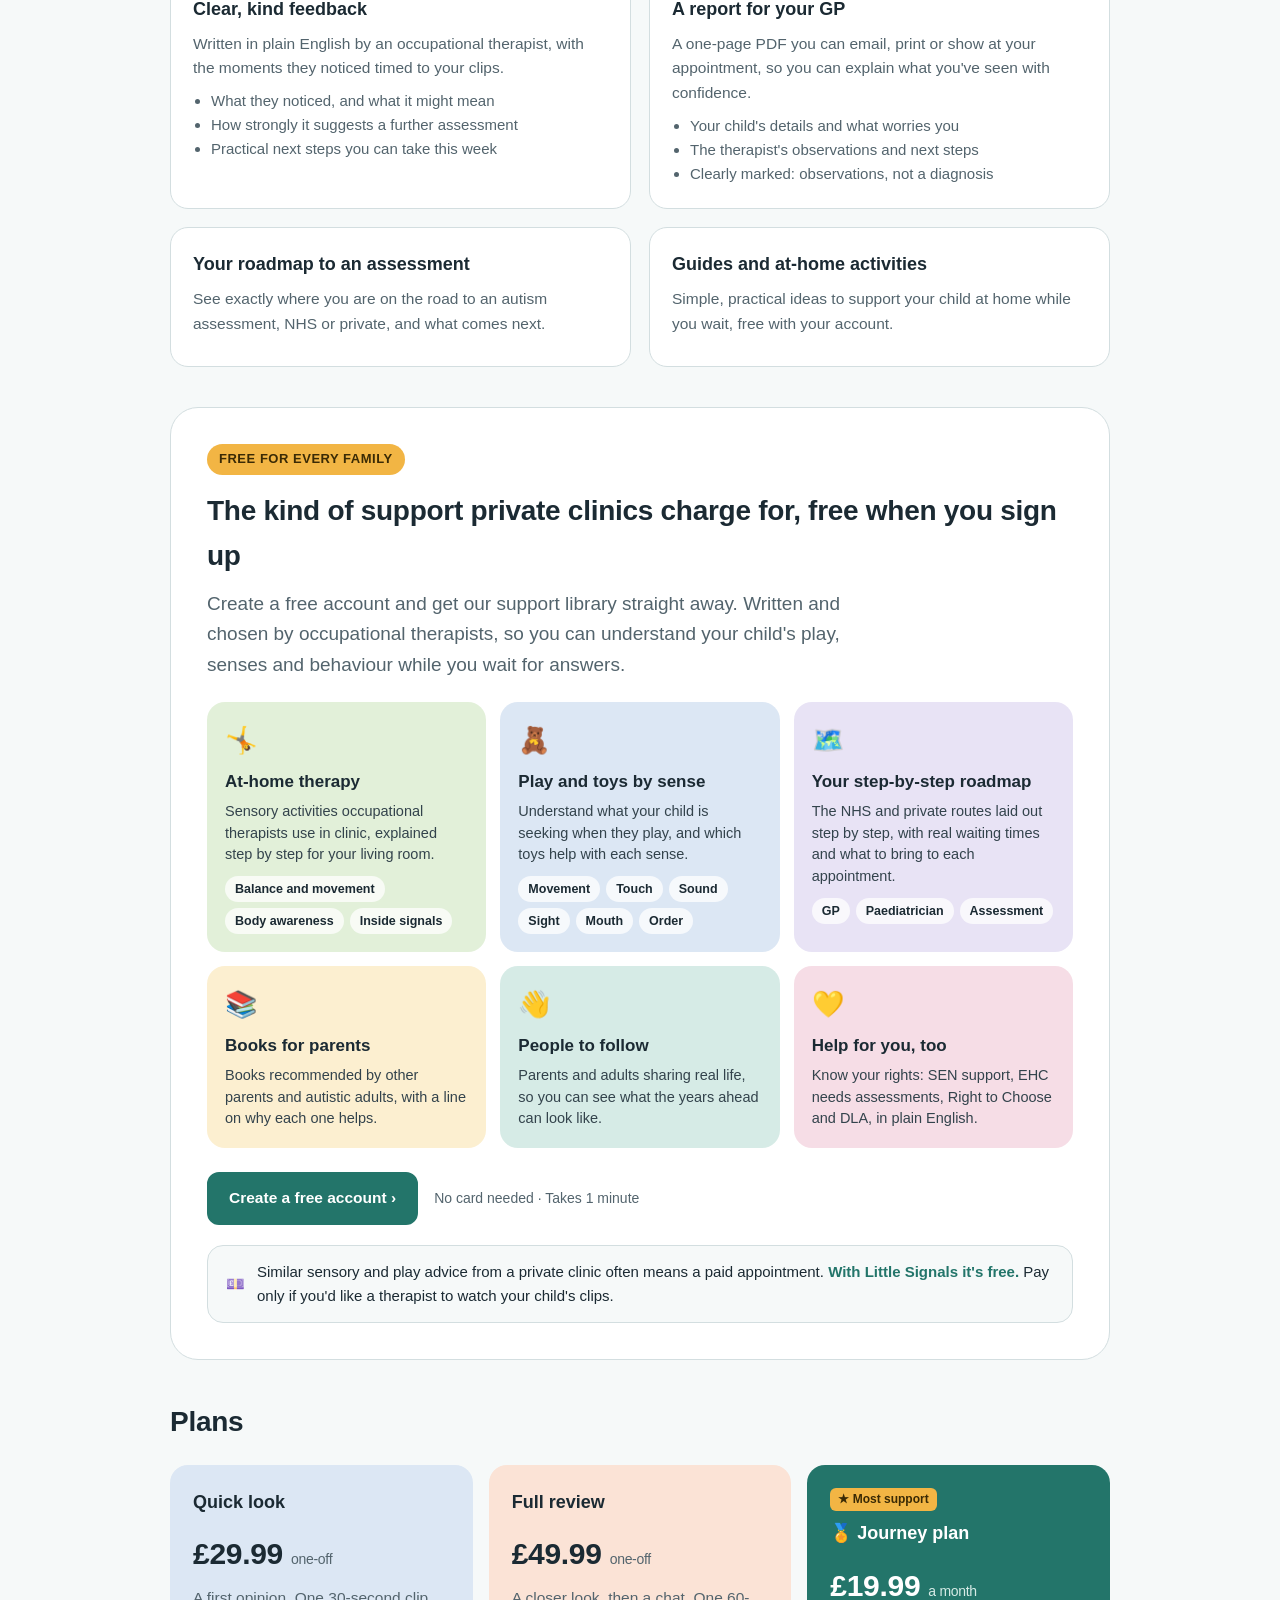
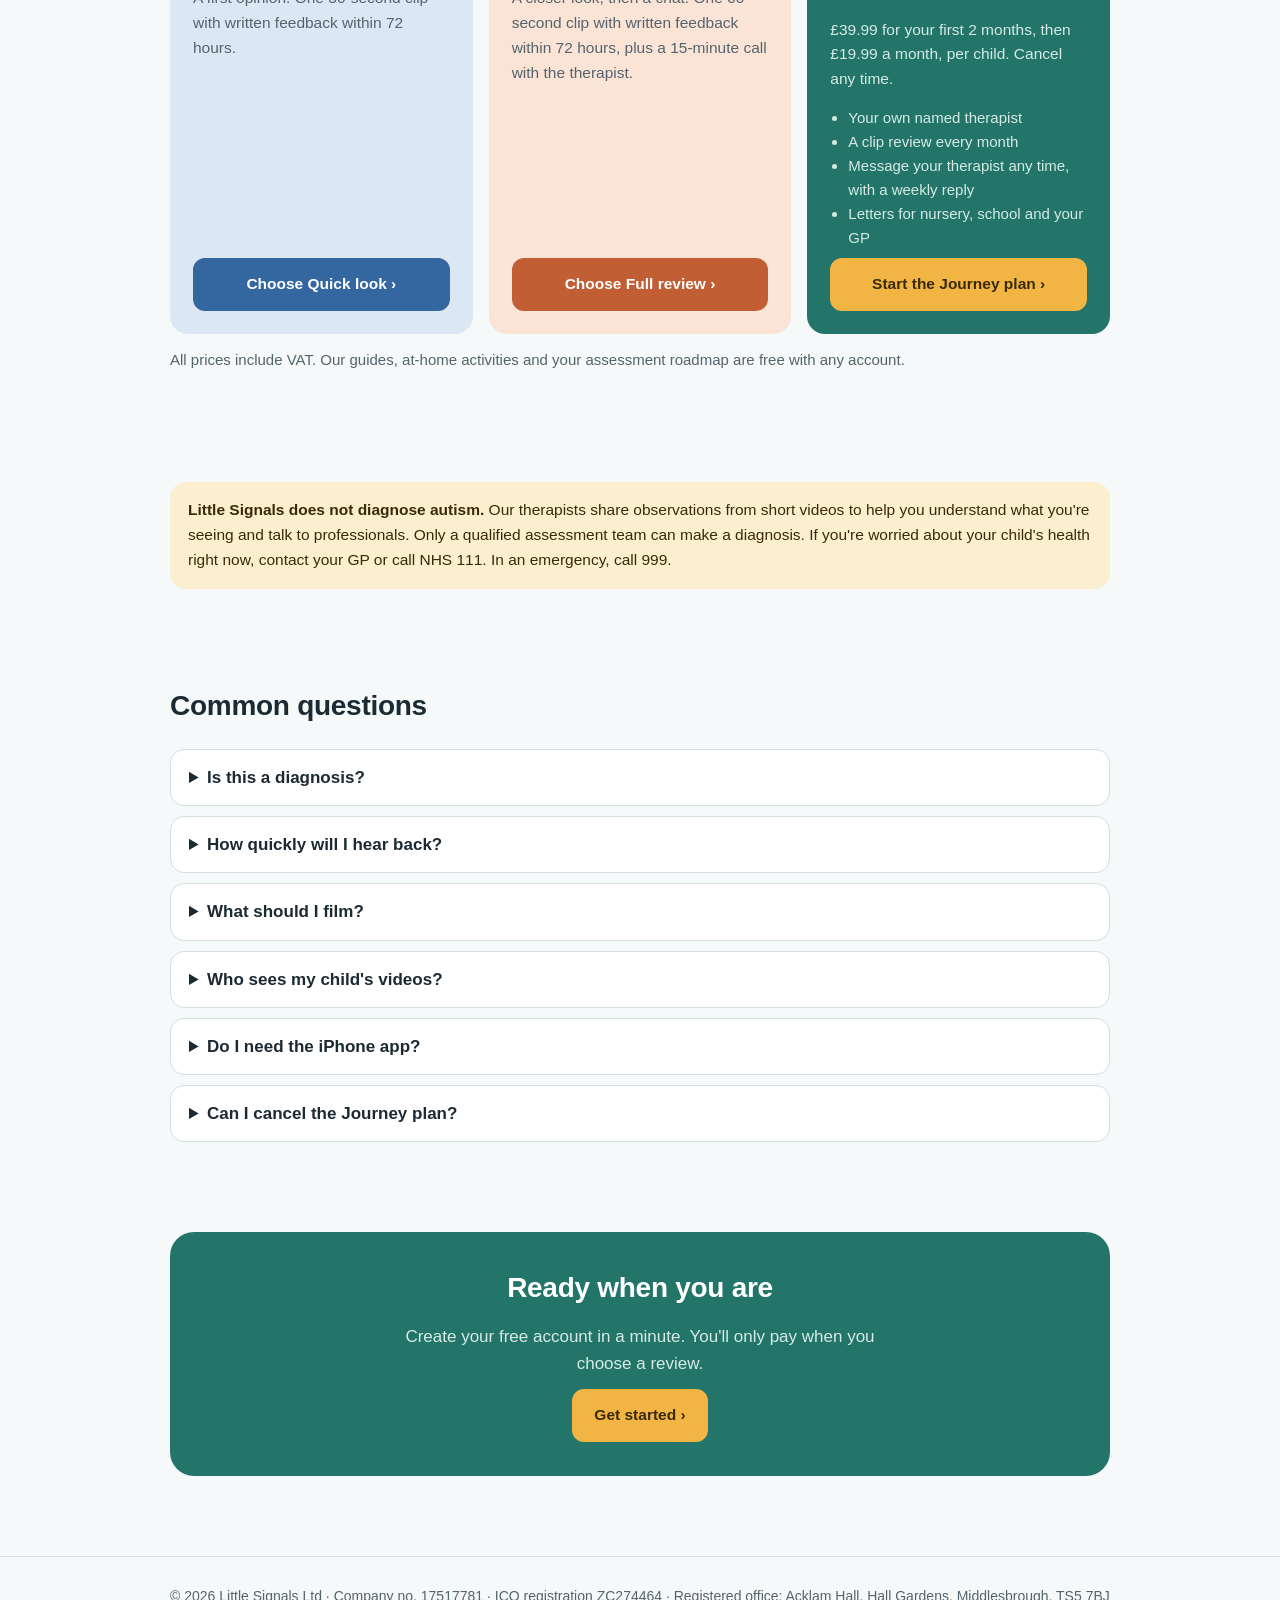
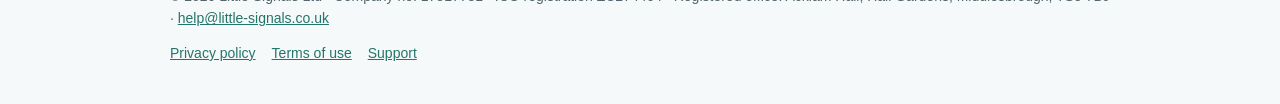
==== commit 54e8800b: "Add files via upload" ====
--- a/index.html
+++ b/index.html
@@ -22,7 +22,7 @@
   <div class="herol">
     <p class="eyebrow">Occupational therapist feedback · within 72 hours</p>
     <h1>Early answers,<br>clear next steps</h1>
-    <p class="lede">Send the clips of your child that concern you. Our occupational therapists review them and send you initial feedback: what they noticed, what it might mean, and what you can do next to support your child.</p>
+    <p class="lede">Share video clips of your child that you’d like to explore further. Our occupational therapists will review them and provide initial feedback, highlighting what they notice about your child’s individual ways of interacting with and experiencing the world, what these observations may suggest, and practical ways to support your child’s unique strengths, needs and development.</p>
     <div class="cta-row"><a class="btn" href="https://app.little-signals.co.uk/">Get started ›</a><a class="btn ghost" href="#how">See how it works</a></div>
     <ul class="ticks"><li>Qualified occupational therapists</li><li>Professional feedback within 72 hours</li><li>A report you can take to your GP</li></ul>
     <div class="band worry" aria-labelledby="worry-h">
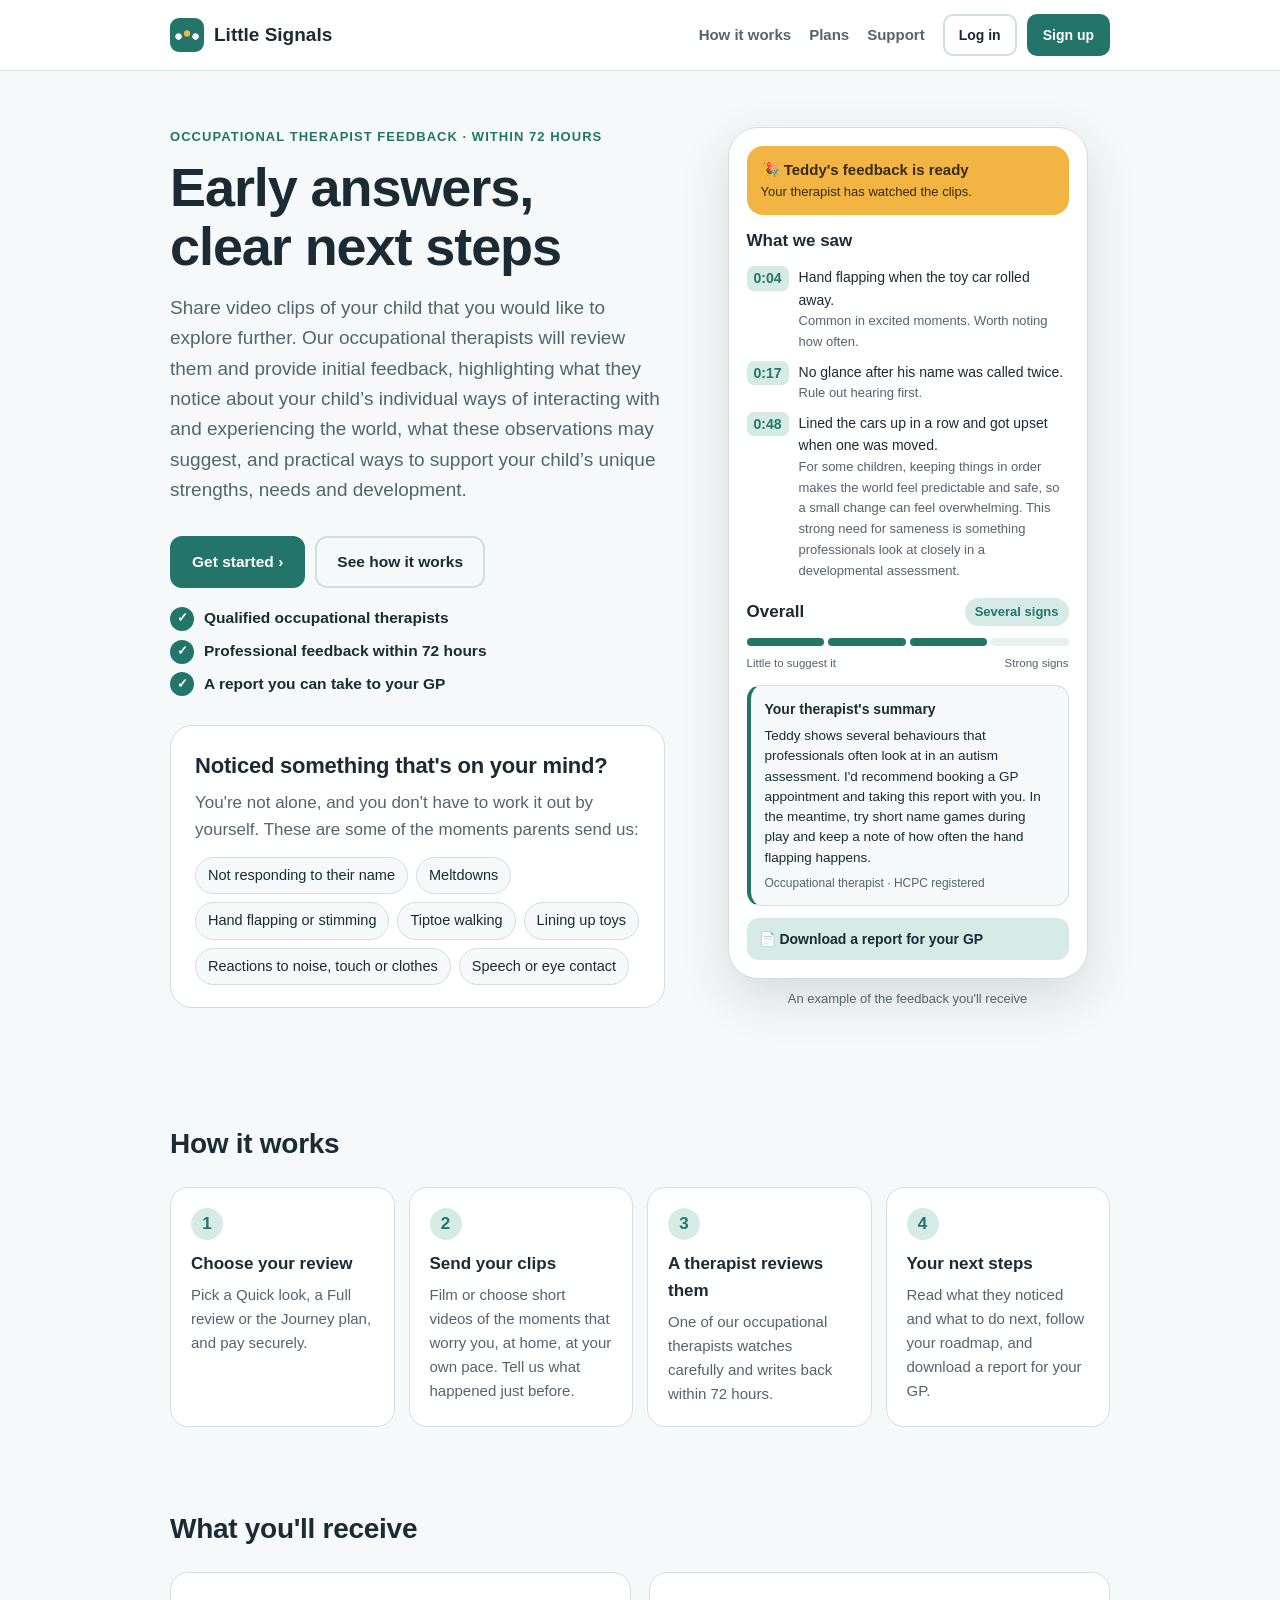
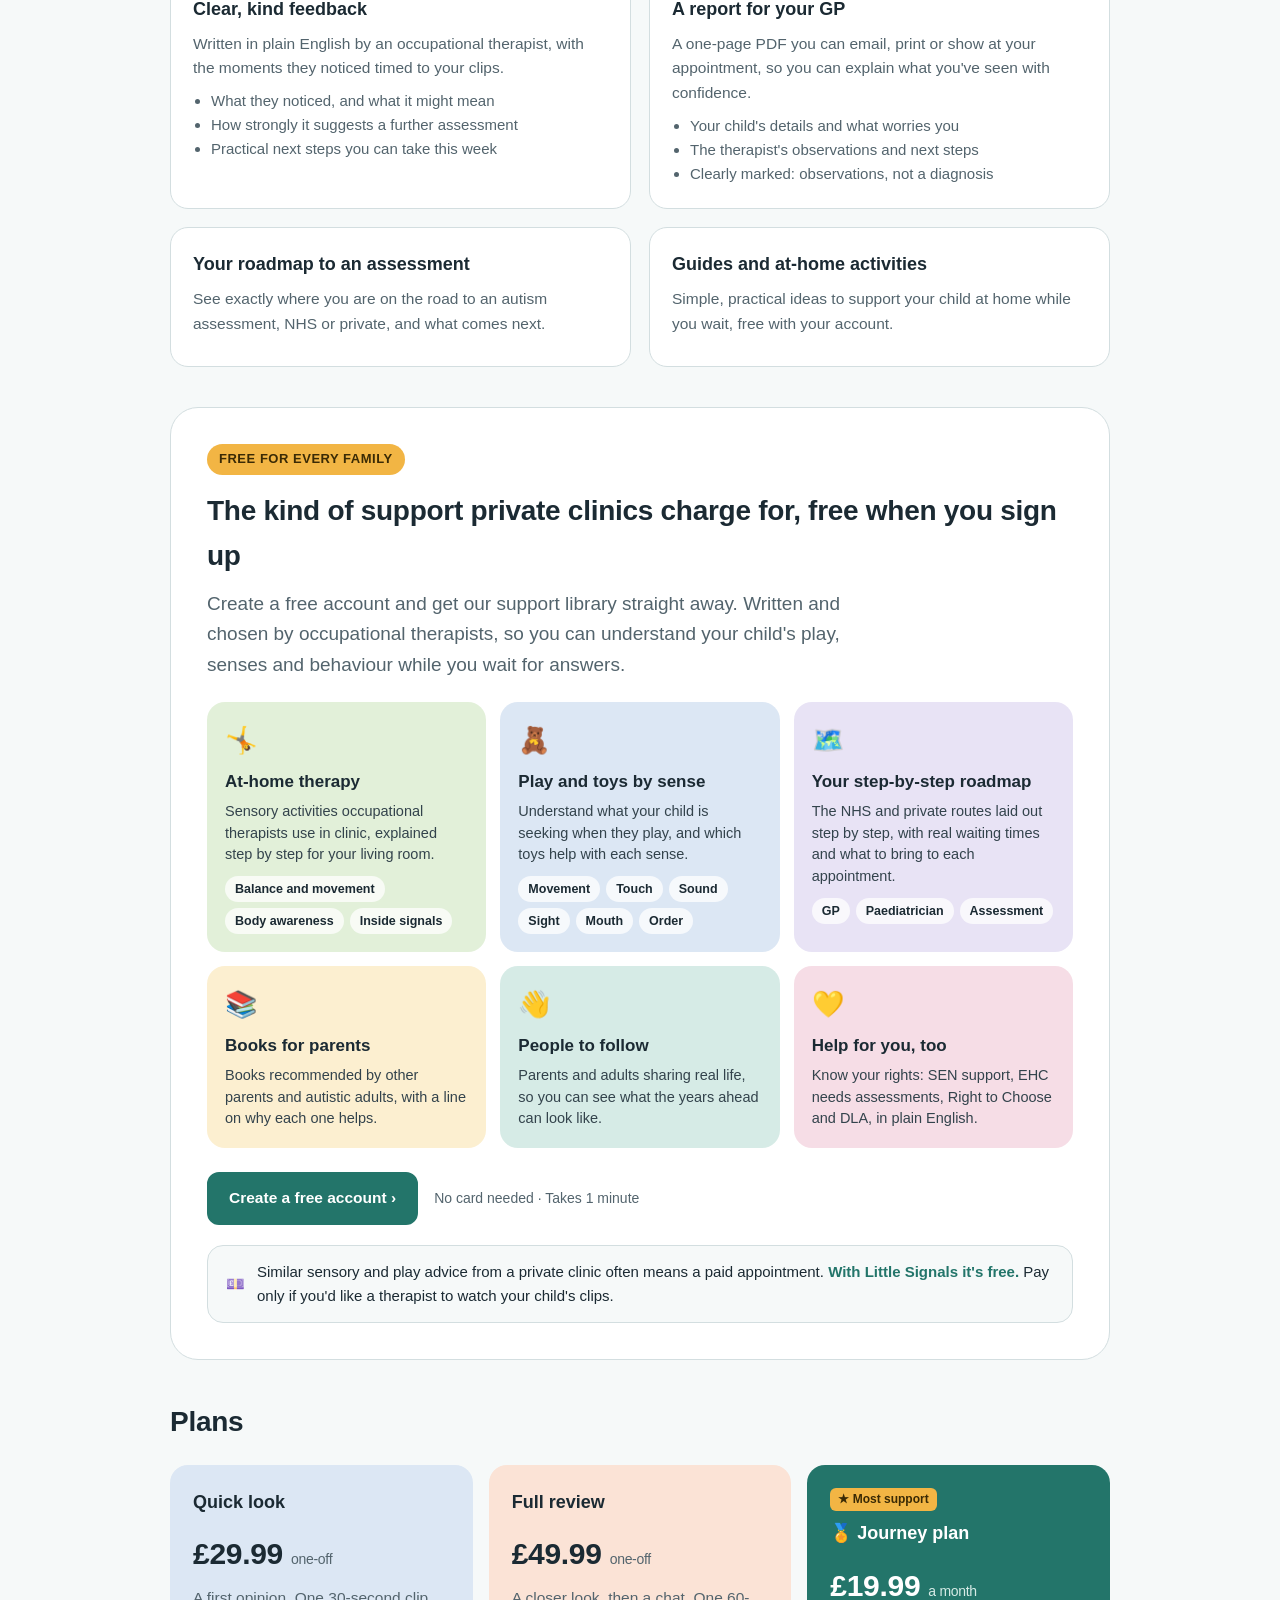
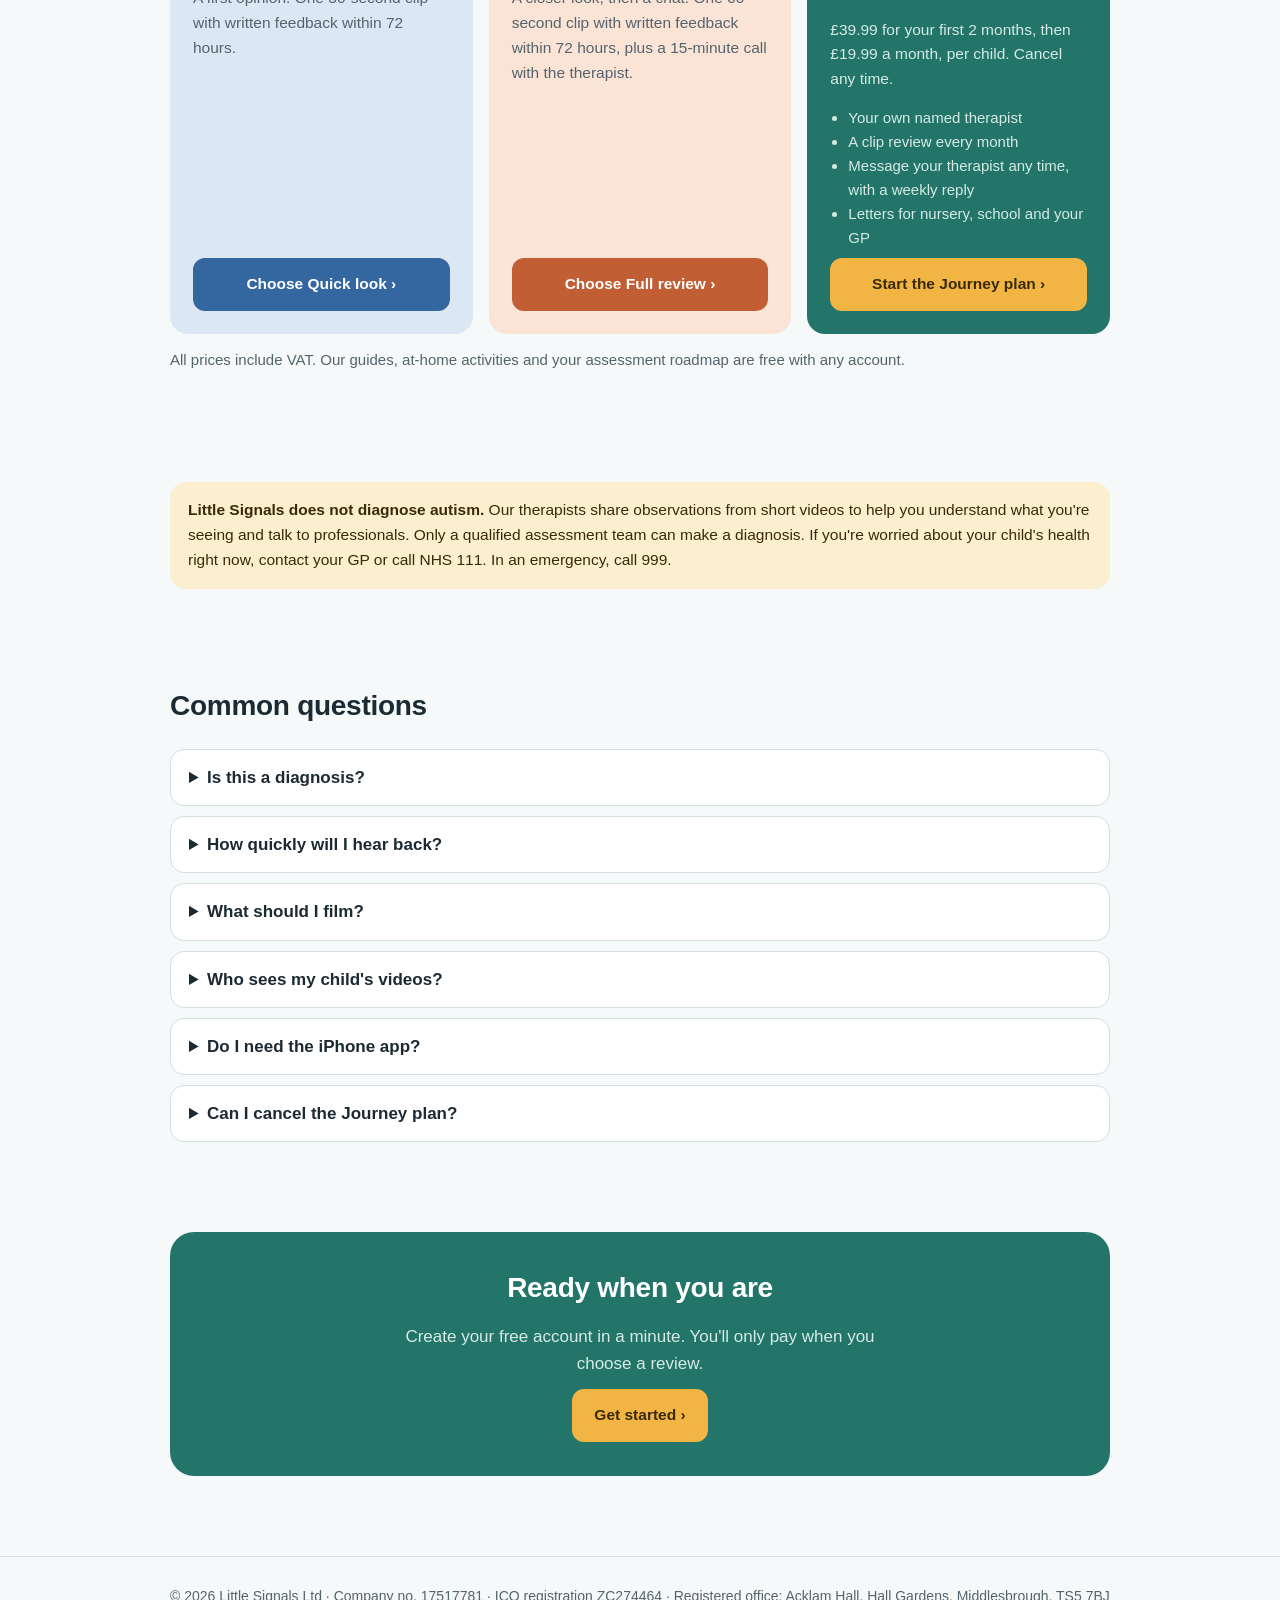
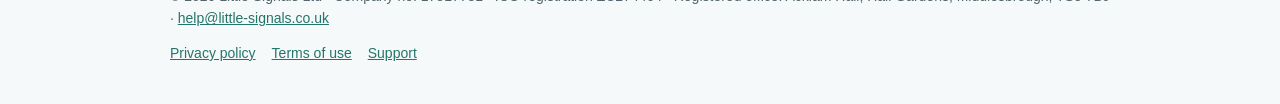
==== commit dbb928d1: "Add files via upload" ====
--- a/index.html
+++ b/index.html
@@ -22,7 +22,7 @@
   <div class="herol">
     <p class="eyebrow">Occupational therapist feedback · within 72 hours</p>
     <h1>Early answers,<br>clear next steps</h1>
-    <p class="lede">Share video clips of your child that you’d like to explore further. Our occupational therapists will review them and provide initial feedback, highlighting what they notice about your child’s individual ways of interacting with and experiencing the world, what these observations may suggest, and practical ways to support your child’s unique strengths, needs and development.</p>
+    <p class="lede">Share video clips of your child that you would like to explore further. Our occupational therapists will review them and provide initial feedback, highlighting what they notice about your child’s individual ways of interacting with and experiencing the world, what these observations may suggest, and practical ways to support your child’s unique strengths, needs and development.</p>
     <div class="cta-row"><a class="btn" href="https://app.little-signals.co.uk/">Get started ›</a><a class="btn ghost" href="#how">See how it works</a></div>
     <ul class="ticks"><li>Qualified occupational therapists</li><li>Professional feedback within 72 hours</li><li>A report you can take to your GP</li></ul>
     <div class="band worry" aria-labelledby="worry-h">
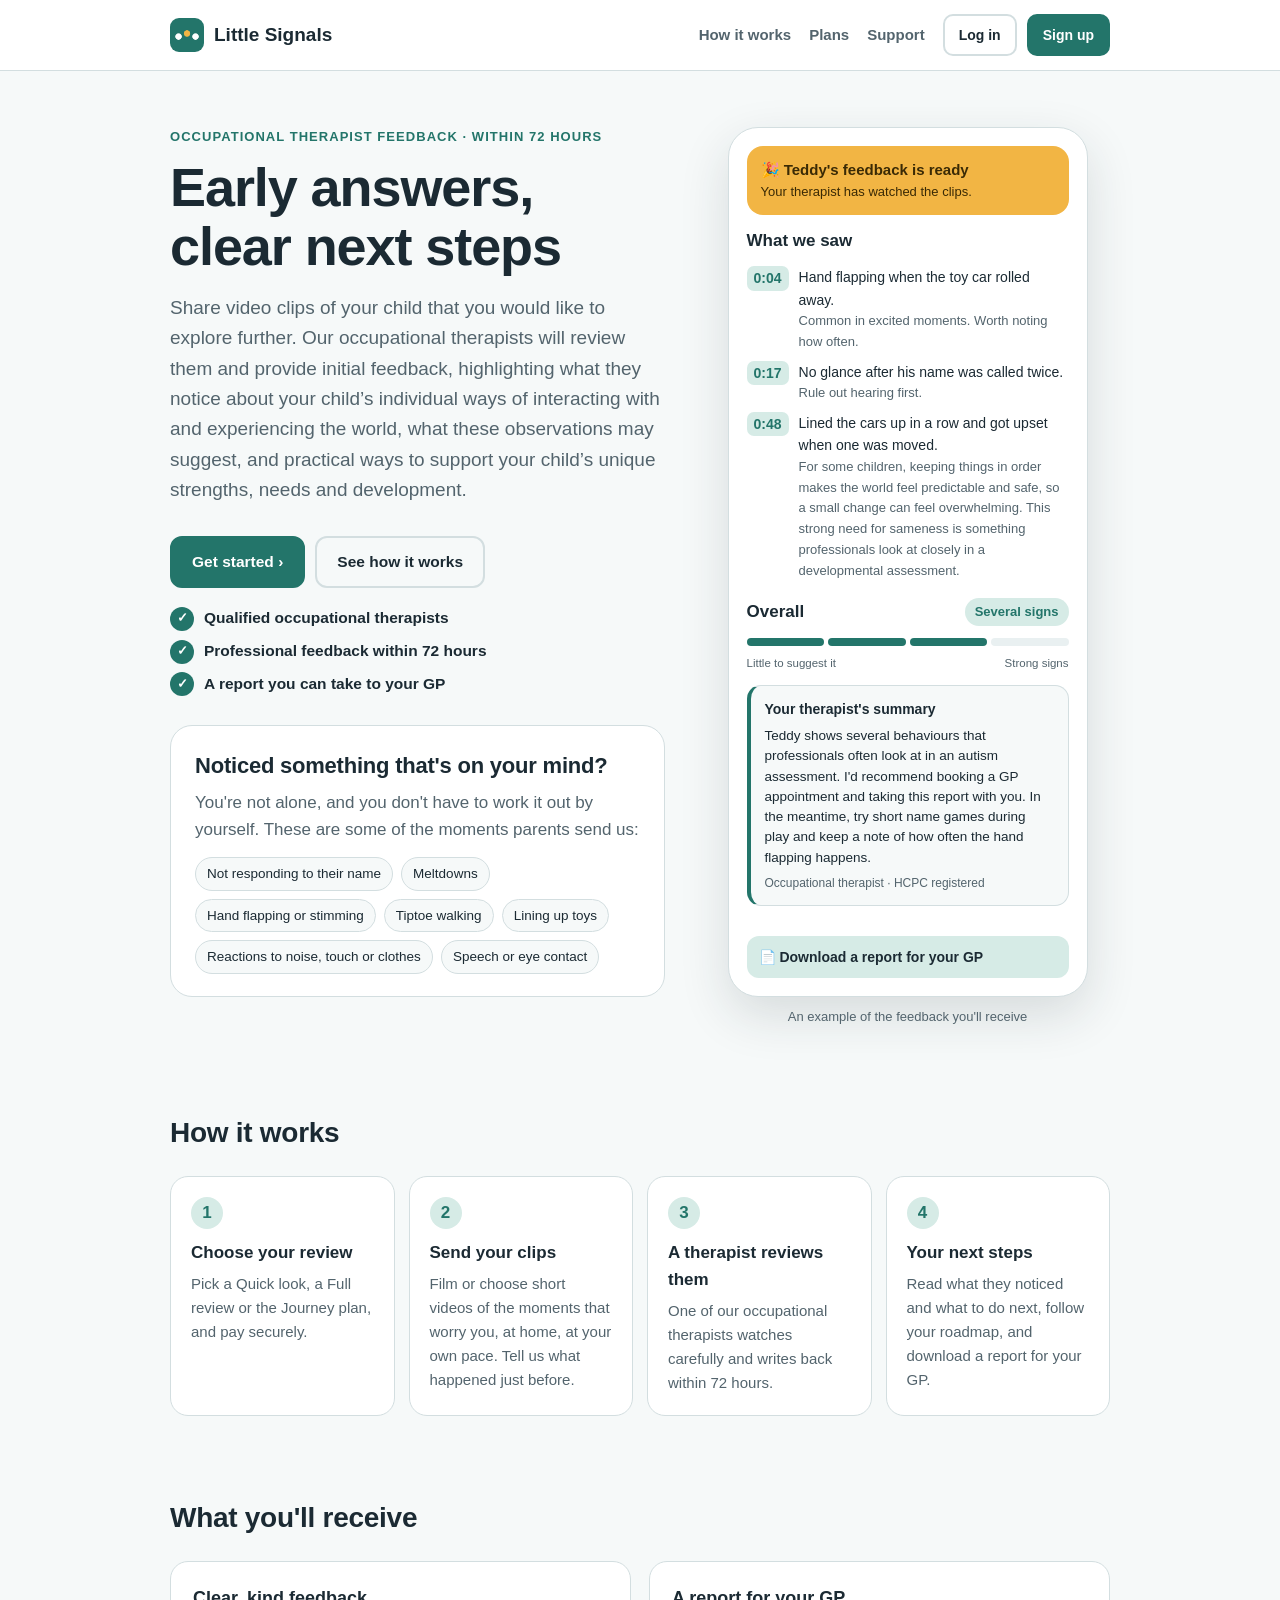
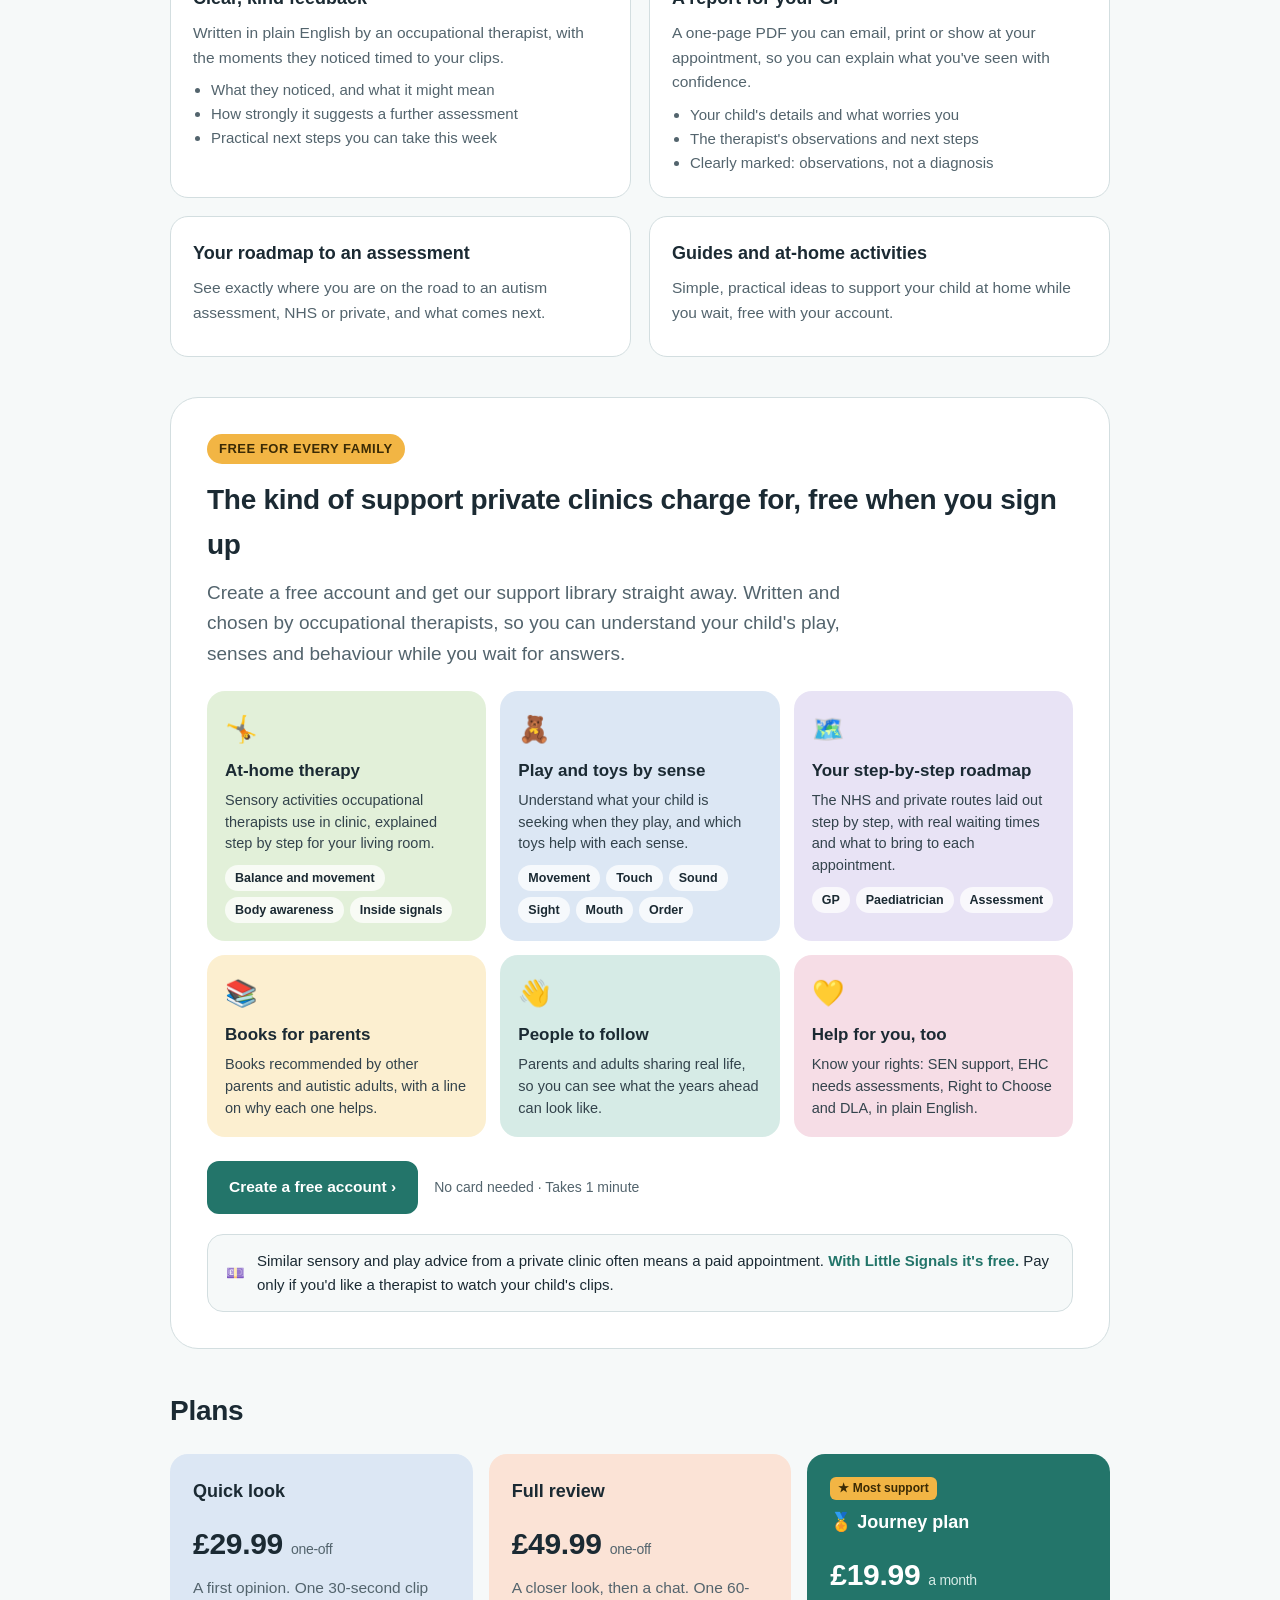
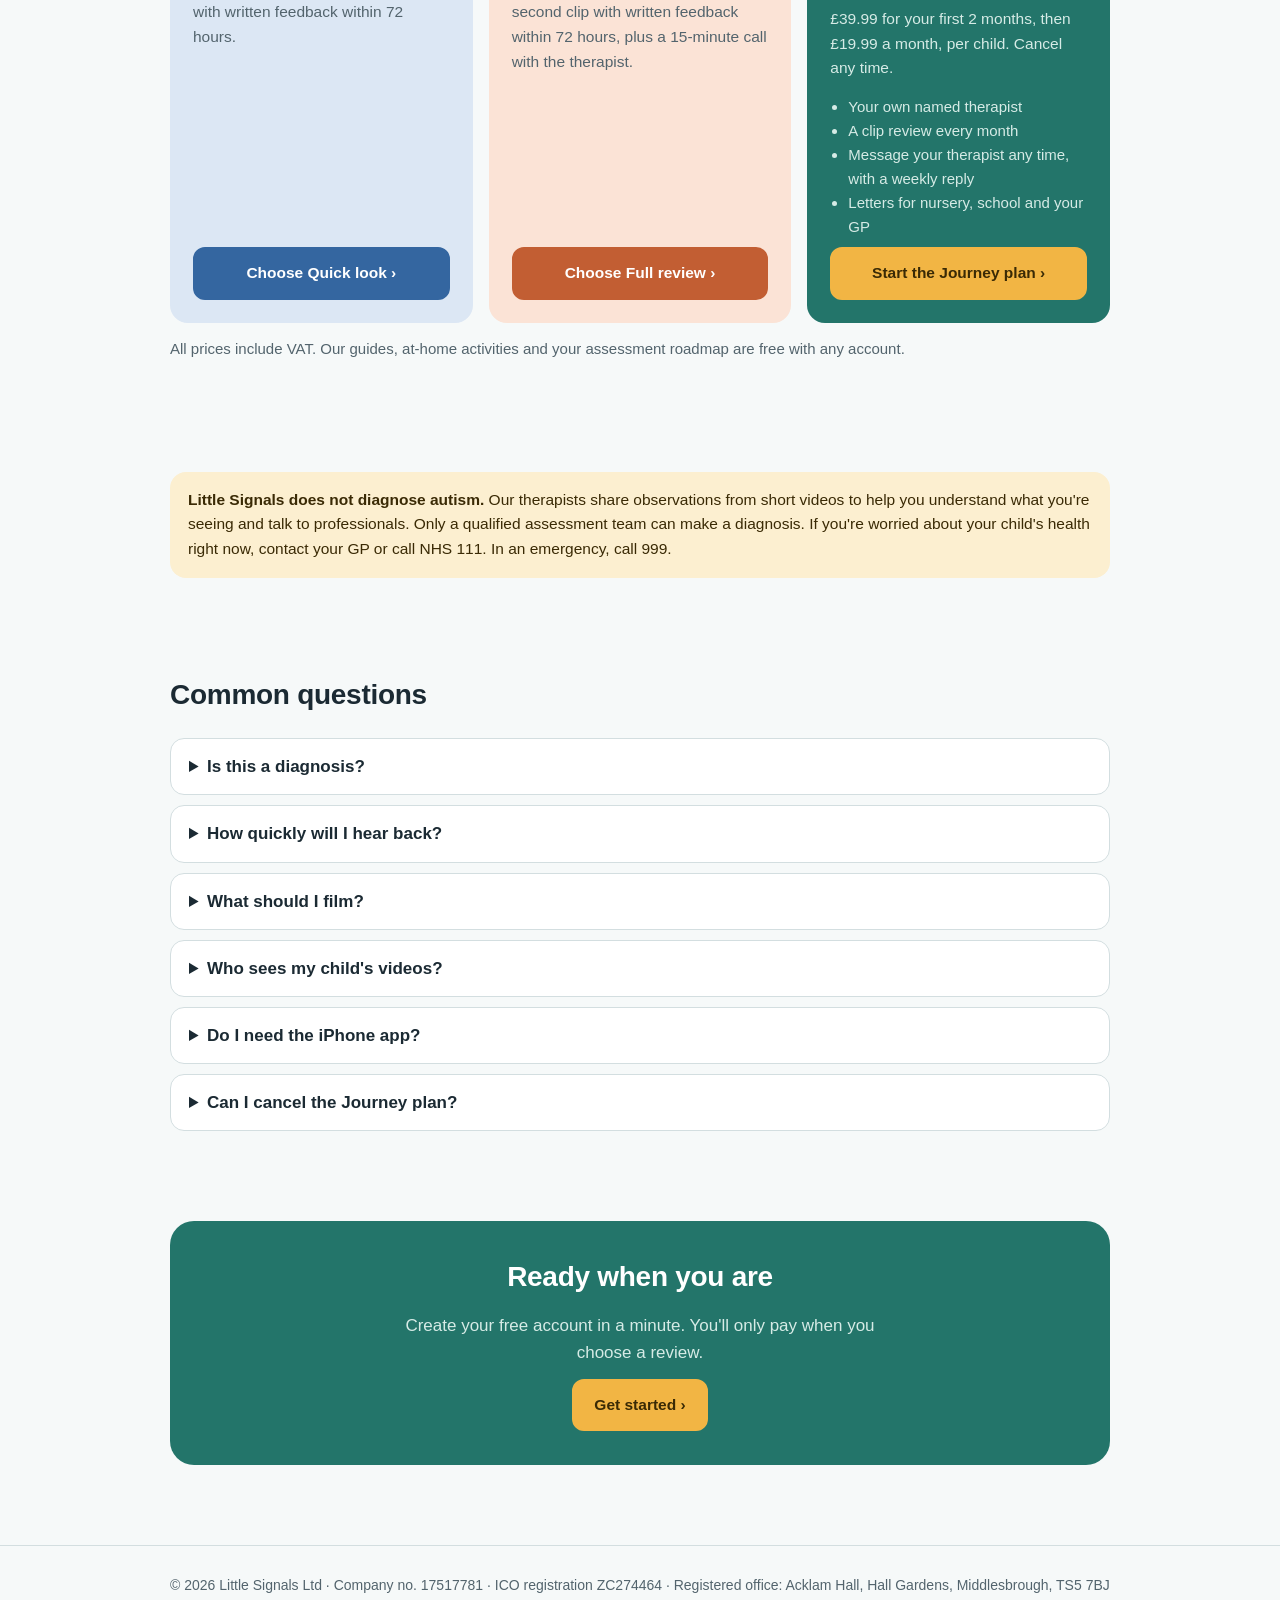
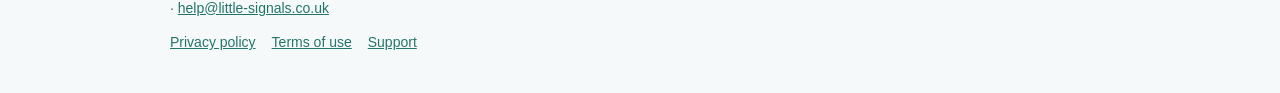
==== commit 8d2bb771: "Add files via upload" ====
--- a/index.html
+++ b/index.html
@@ -31,7 +31,7 @@
       <div class="chips"><span>Not responding to their name</span><span>Meltdowns</span><span>Hand flapping or stimming</span><span>Tiptoe walking</span><span>Lining up toys</span><span>Reactions to noise, touch or clothes</span><span>Speech or eye contact</span></div>
     </div>
   </div>
-  <div aria-hidden="true">
+  <div class="herer" aria-hidden="true">
     <div class="phone">
       <div class="ready">🎉 Teddy's feedback is ready<small>Your therapist has watched the clips.</small></div>
       <div style="font-weight:800">What we saw</div>
--- a/style.css
+++ b/style.css
@@ -91,5 +91,5 @@
 .tile .chips{display:flex;flex-wrap:wrap;gap:6px;margin-top:4px}.tile .chips span{background:rgba(255,255,255,.75);border:0;border-radius:999px;padding:3px 10px;font-size:12.5px;font-weight:700}
 .freecta{display:flex;gap:16px;align-items:center;margin-top:24px;flex-wrap:wrap}.freecta small{color:var(--muted);font-size:14px}
 .cmp{margin-top:20px;background:var(--bg);border:1px solid var(--line);border-radius:16px;padding:14px 18px;display:flex;gap:12px;align-items:center;font-size:15px}.cmp b{color:var(--accent)}
-.herol{display:flex;flex-direction:column}.herol .ticks{margin-bottom:28px}.herol .worry{margin-top:auto !important}@media (min-width:861px){.herol{padding-bottom:44px}}.worry{padding:22px 24px}.worry h2{font-size:22px;margin:0 0 6px}.worry p{margin:0;color:var(--muted)}
+.herol{display:flex;flex-direction:column}.herol .ticks{margin-bottom:28px}.herol .worry{margin-top:auto !important}@media (min-width:861px){.herol{padding-bottom:44px}.herer{display:flex;flex-direction:column}.herer .phone{flex:1;display:flex;flex-direction:column;gap:12px;width:100%;box-sizing:border-box}.herer .phone .rep{margin-top:auto}}.worry .chips span{font-size:13.5px;padding:5px 11px}.worry{padding:22px 24px}.worry h2{font-size:22px;margin:0 0 6px}.worry p{margin:0;color:var(--muted)}
 @media (max-width:600px){.plans{gap:10px}.plan{display:grid;grid-template-columns:1fr auto;column-gap:10px;row-gap:5px;padding:14px 16px;align-items:center}.ptop{gap:4px!important}.plan .tag{font-size:11px}.plan h3{margin:0;font-size:17px}.plan .price{font-size:22px;text-align:right;white-space:nowrap}.plan .price span{font-size:12px}.plan p{grid-column:1/-1;font-size:13.5px;line-height:1.4}.plan ul{display:none}.plan .btn{grid-column:1/-1;padding:9px 14px;font-size:15px;margin-top:2px;text-align:center}.free{padding:22px 16px;border-radius:22px}.free .hm,.tile p,.tile .chips,.cmp,.feat ul{display:none}.tiles{grid-template-columns:1fr 1fr;gap:10px}.tile{padding:14px 12px;gap:4px}.tile .e{font-size:22px}.tile h3{font-size:15px;line-height:1.25}.free h2{font-size:24px}.freecta{margin-top:16px}}
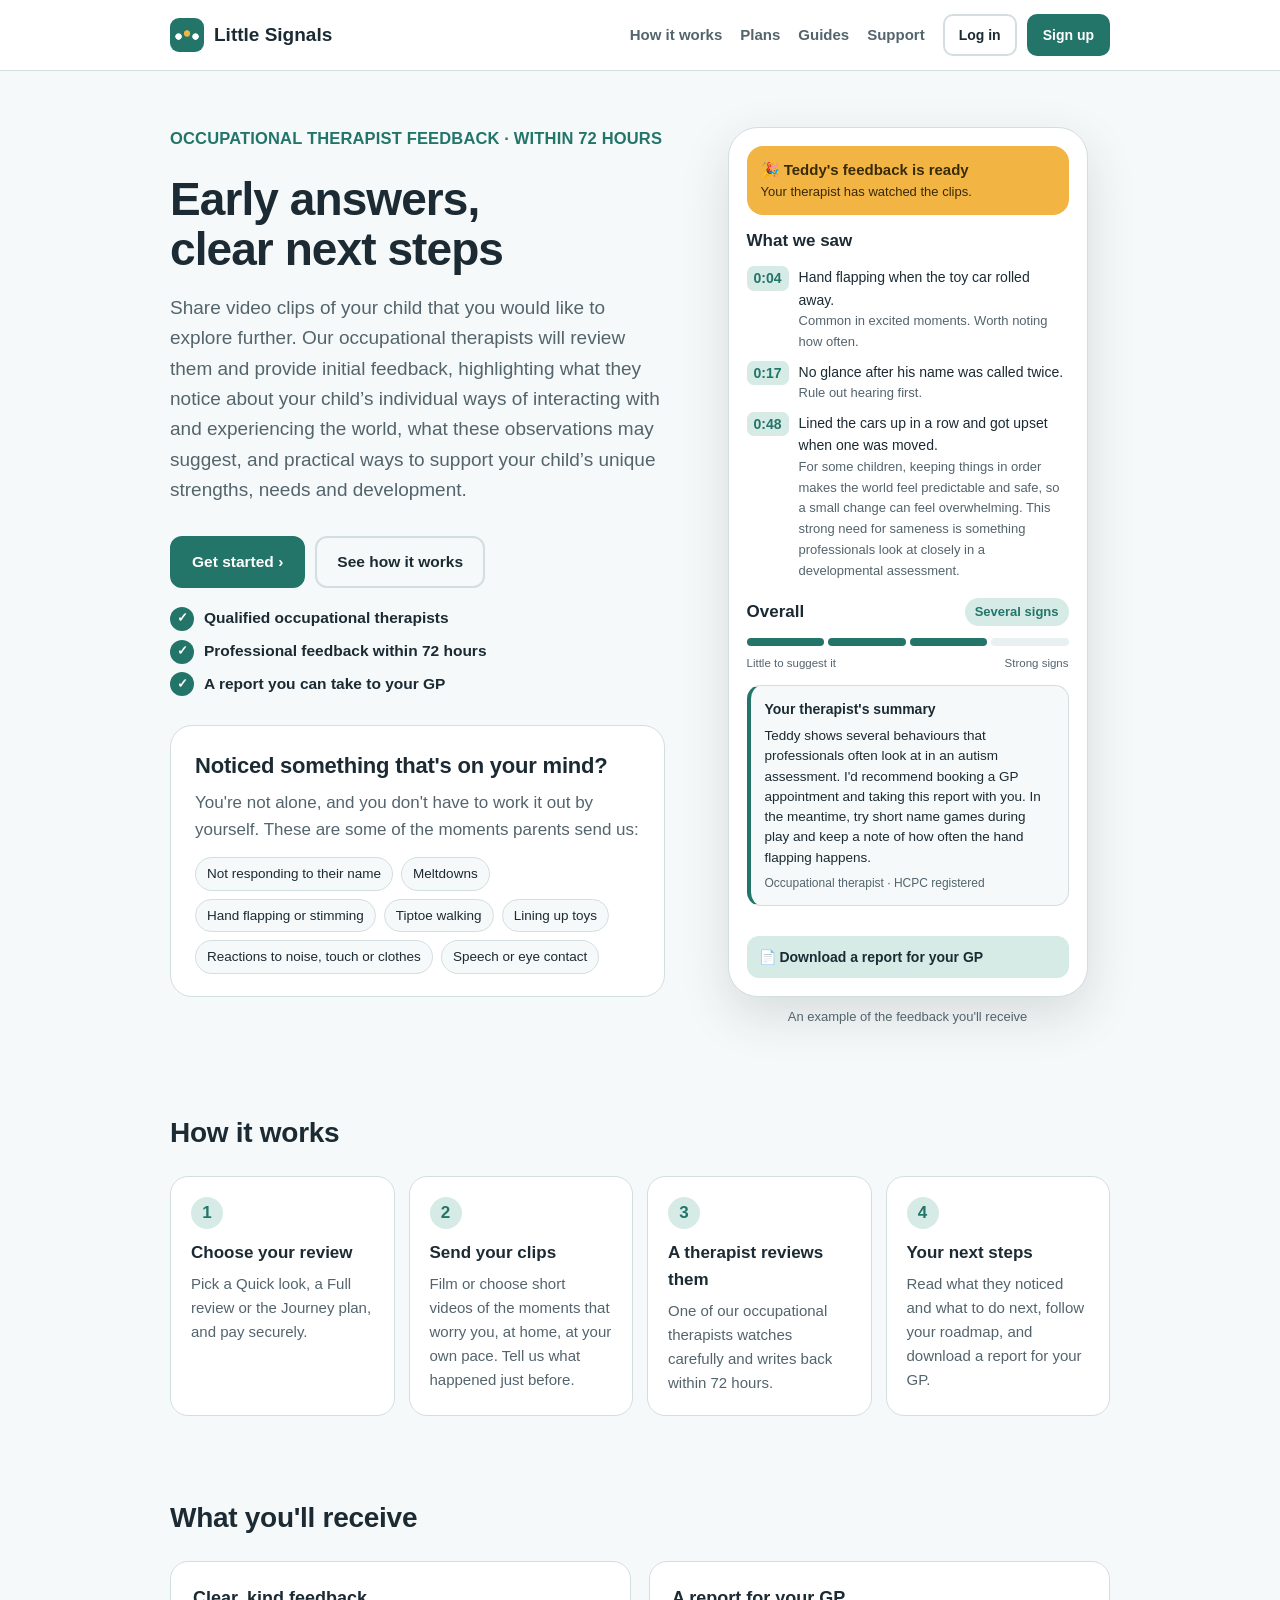
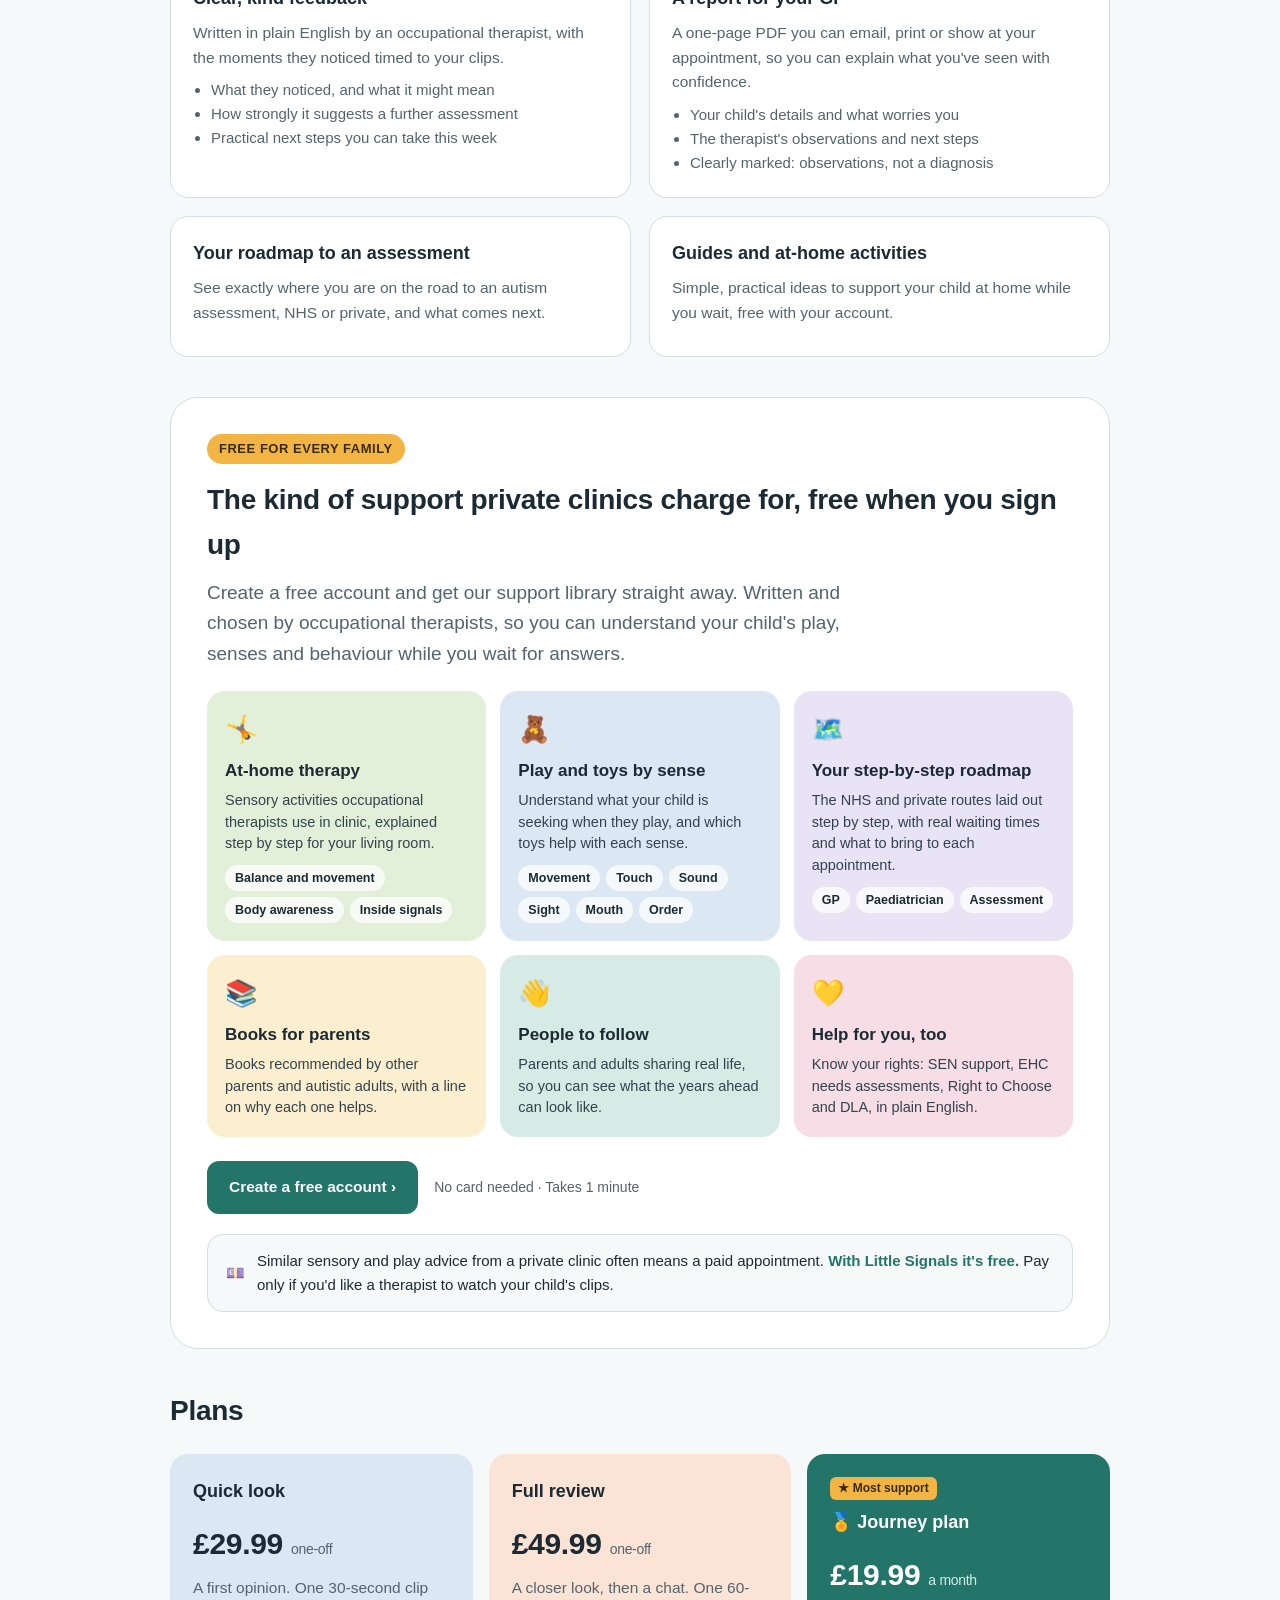
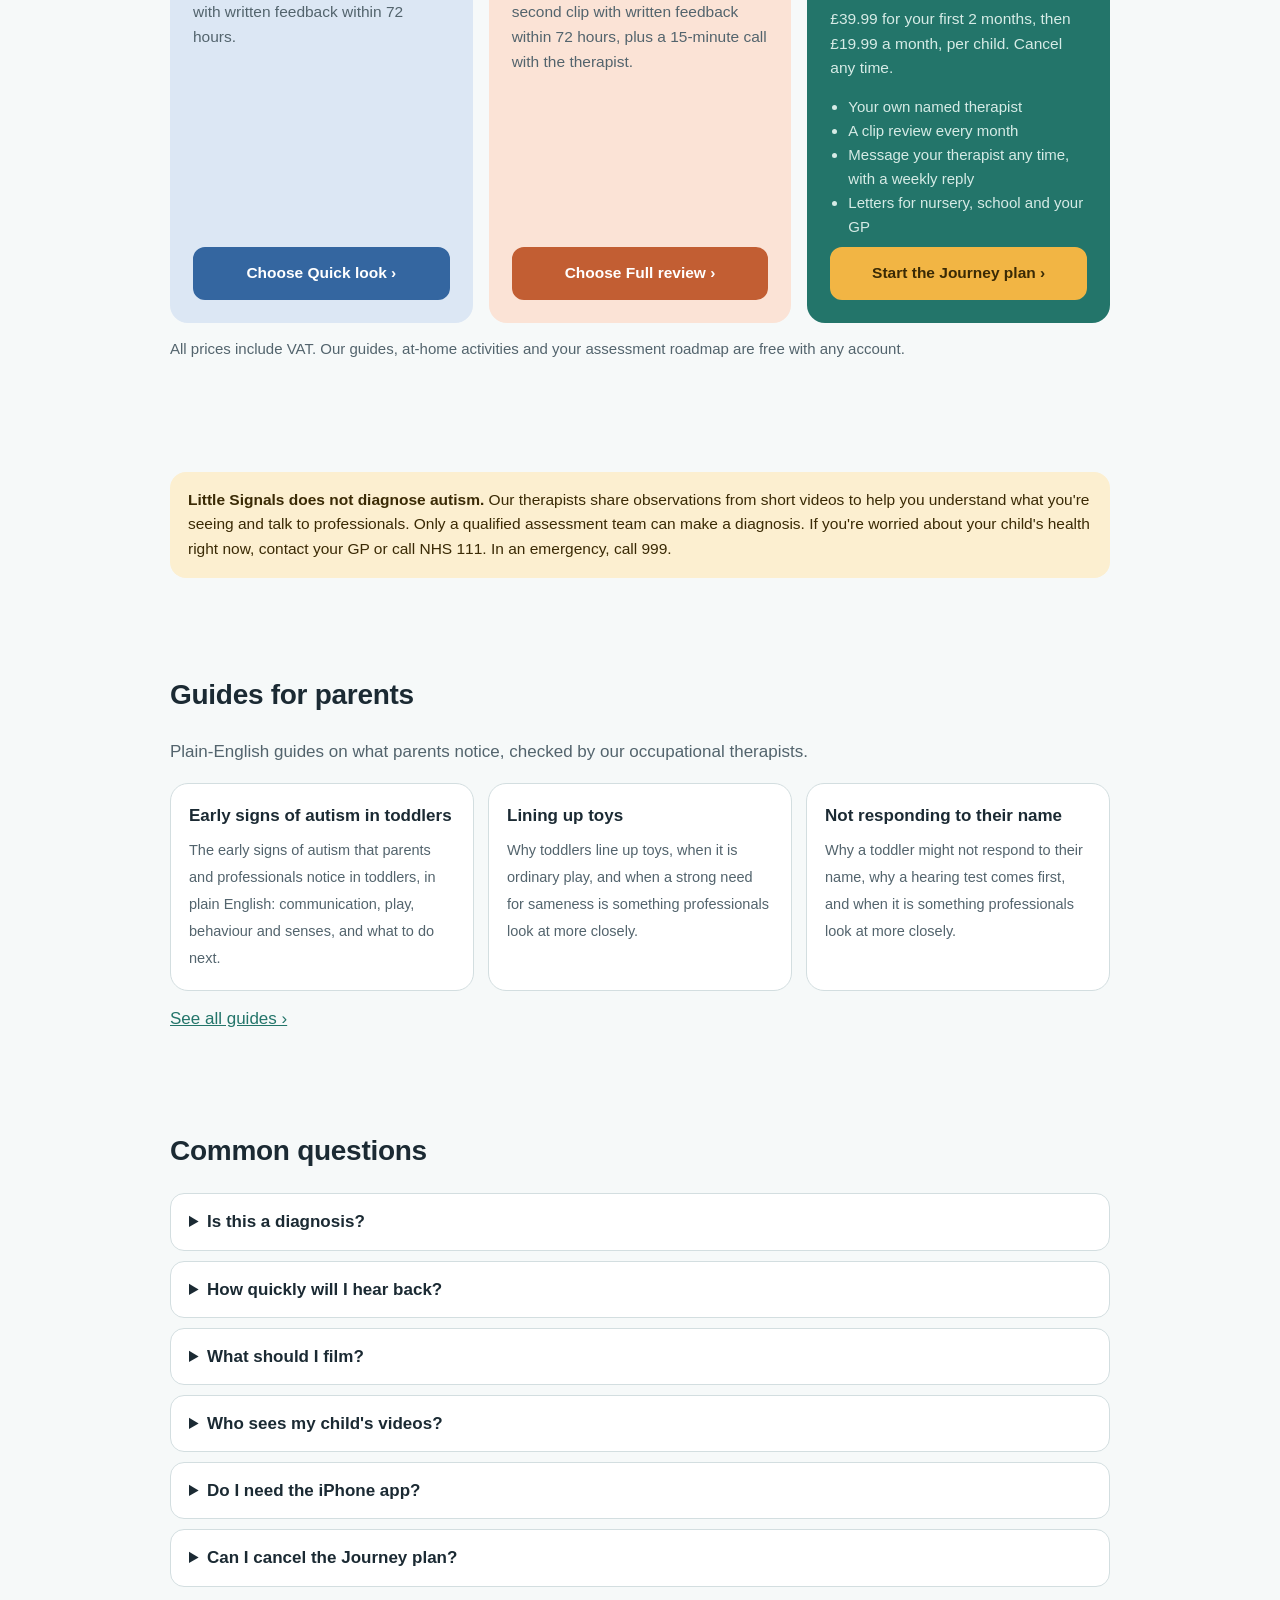
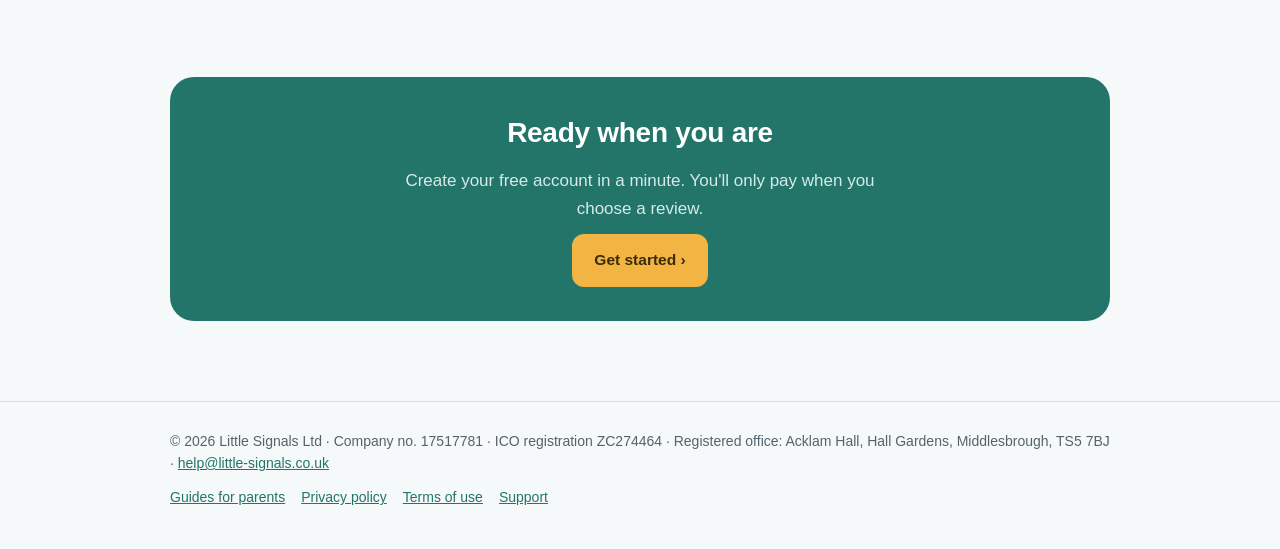
==== commit 9693d41c: "Add files via upload" ====
--- a/index.html
+++ b/index.html
@@ -12,7 +12,7 @@
 <body>
 <header class="site"><div class="wrap">
   <a class="brand" href="/"><img src="/icon.png" alt="">Little Signals</a>
-  <nav class="top" aria-label="Main"><a class="hide-sm" href="/#how">How it works</a><a class="hide-sm" href="/#plans">Plans</a><a class="hide-sm" href="/support/">Support</a>
+  <nav class="top" aria-label="Main"><a class="hide-sm" href="/#how">How it works</a><a class="hide-sm" href="/#plans">Plans</a><a class="hide-sm" href="/guides/">Guides</a><a class="hide-sm" href="/support/">Support</a>
     <span class="acts"><a class="btn ghost sm" href="https://app.little-signals.co.uk/">Log in</a><a class="btn sm" href="https://app.little-signals.co.uk/">Sign up</a></span></nav>
 </div></header>
 <main>
@@ -105,6 +105,13 @@
   <p class="note"><strong>Little Signals does not diagnose autism.</strong> Our therapists share observations from short videos to help you understand what you're seeing and talk to professionals. Only a qualified assessment team can make a diagnosis. If you're worried about your child's health right now, contact your GP or call NHS 111. In an emergency, call 999.</p>
 </section>
 
+<section aria-labelledby="guides-h">
+  <h2 id="guides-h">Guides for parents</h2>
+  <p style="color:var(--muted);margin:0">Plain-English guides on what parents notice, checked by our occupational therapists.</p>
+  <div class="glist"><a class="gcard" href="/guides/early-signs-of-autism-in-toddlers/"><b>Early signs of autism in toddlers</b><span>The early signs of autism that parents and professionals notice in toddlers, in plain English: communication, play, behaviour and senses, and what to do next.</span></a><a class="gcard" href="/guides/toddler-lining-up-toys/"><b>Lining up toys</b><span>Why toddlers line up toys, when it is ordinary play, and when a strong need for sameness is something professionals look at more closely.</span></a><a class="gcard" href="/guides/toddler-not-responding-to-name/"><b>Not responding to their name</b><span>Why a toddler might not respond to their name, why a hearing test comes first, and when it is something professionals look at more closely.</span></a></div>
+  <p style="margin-top:14px"><a href="/guides/">See all guides ›</a></p>
+</section>
+
 <section id="faq" aria-labelledby="faq-h">
   <h2 id="faq-h">Common questions</h2>
   <details><summary>Is this a diagnosis?</summary><p>No. Our occupational therapists describe what they can see in your clips and suggest next steps. Only a qualified assessment team can diagnose autism, and our report is designed to help you talk to them.</p></details>
@@ -124,7 +131,7 @@
 </main>
 <footer class="site"><div class="wrap">
   <span>© 2026 Little Signals Ltd · Company no. 17517781 · ICO registration ZC274464 · Registered office: Acklam Hall, Hall Gardens, Middlesbrough, TS5 7BJ · <a href="mailto:help@little-signals.co.uk">help@little-signals.co.uk</a></span>
-  <nav aria-label="Legal"><a href="/privacy/">Privacy policy</a><a href="/terms/">Terms of use</a><a href="/support/">Support</a></nav>
+  <nav aria-label="Legal"><a href="/guides/">Guides for parents</a><a href="/privacy/">Privacy policy</a><a href="/terms/">Terms of use</a><a href="/support/">Support</a></nav>
 </div></footer>
 </body>
 </html>
--- a/style.css
+++ b/style.css
@@ -91,5 +91,6 @@
 .tile .chips{display:flex;flex-wrap:wrap;gap:6px;margin-top:4px}.tile .chips span{background:rgba(255,255,255,.75);border:0;border-radius:999px;padding:3px 10px;font-size:12.5px;font-weight:700}
 .freecta{display:flex;gap:16px;align-items:center;margin-top:24px;flex-wrap:wrap}.freecta small{color:var(--muted);font-size:14px}
 .cmp{margin-top:20px;background:var(--bg);border:1px solid var(--line);border-radius:16px;padding:14px 18px;display:flex;gap:12px;align-items:center;font-size:15px}.cmp b{color:var(--accent)}
-.herol{display:flex;flex-direction:column}.herol .ticks{margin-bottom:28px}.herol .worry{margin-top:auto !important}@media (min-width:861px){.herol{padding-bottom:44px}.herer{display:flex;flex-direction:column}.herer .phone{flex:1;display:flex;flex-direction:column;gap:12px;width:100%;box-sizing:border-box}.herer .phone .rep{margin-top:auto}}.worry .chips span{font-size:13.5px;padding:5px 11px}.worry{padding:22px 24px}.worry h2{font-size:22px;margin:0 0 6px}.worry p{margin:0;color:var(--muted)}
+.herol{display:flex;flex-direction:column}.herol .ticks{margin-bottom:28px}.herol .worry{margin-top:auto !important}@media (min-width:861px){.hero2 .eyebrow{font-size:16.5px;letter-spacing:.01em;line-height:1.35;margin-bottom:25.8px}.hero2 h1{font-size:46px}.herol{padding-bottom:44px}.herer{display:flex;flex-direction:column}.herer .phone{flex:1;display:flex;flex-direction:column;gap:12px;width:100%;box-sizing:border-box}.herer .phone .rep{margin-top:auto}}.worry .chips span{font-size:13.5px;padding:5px 11px}.worry{padding:22px 24px}.worry h2{font-size:22px;margin:0 0 6px}.worry p{margin:0;color:var(--muted)}
+.glead{font-size:19px;line-height:1.55;color:var(--ink);margin:6px 0 18px}.doc ul,.doc ol{padding-left:22px;margin:0 0 14px}.doc li{margin:0 0 7px}.gmeta{color:var(--muted);font-size:14px;margin:0 0 18px}.crumb{font-size:14px;margin:0 0 10px}.gcta{margin-top:36px;background:var(--accent-soft);border-radius:22px;padding:24px}.gcta h2{margin-top:0}.gcta .small{font-size:13px;color:var(--muted);margin:0}.gsrc{font-size:13.5px;color:var(--muted);margin-top:26px}.glist{display:grid;grid-template-columns:repeat(auto-fit,minmax(230px,1fr));gap:14px;margin-top:18px}.gcard{display:block;background:var(--surface);border:1px solid var(--line);border-radius:18px;padding:18px;text-decoration:none;color:var(--ink)}.gcard b{display:block;font-size:17px;margin-bottom:6px}.gcard span{color:var(--muted);font-size:14.5px}.gcard:hover{border-color:var(--accent)}
 @media (max-width:600px){.plans{gap:10px}.plan{display:grid;grid-template-columns:1fr auto;column-gap:10px;row-gap:5px;padding:14px 16px;align-items:center}.ptop{gap:4px!important}.plan .tag{font-size:11px}.plan h3{margin:0;font-size:17px}.plan .price{font-size:22px;text-align:right;white-space:nowrap}.plan .price span{font-size:12px}.plan p{grid-column:1/-1;font-size:13.5px;line-height:1.4}.plan ul{display:none}.plan .btn{grid-column:1/-1;padding:9px 14px;font-size:15px;margin-top:2px;text-align:center}.free{padding:22px 16px;border-radius:22px}.free .hm,.tile p,.tile .chips,.cmp,.feat ul{display:none}.tiles{grid-template-columns:1fr 1fr;gap:10px}.tile{padding:14px 12px;gap:4px}.tile .e{font-size:22px}.tile h3{font-size:15px;line-height:1.25}.free h2{font-size:24px}.freecta{margin-top:16px}}
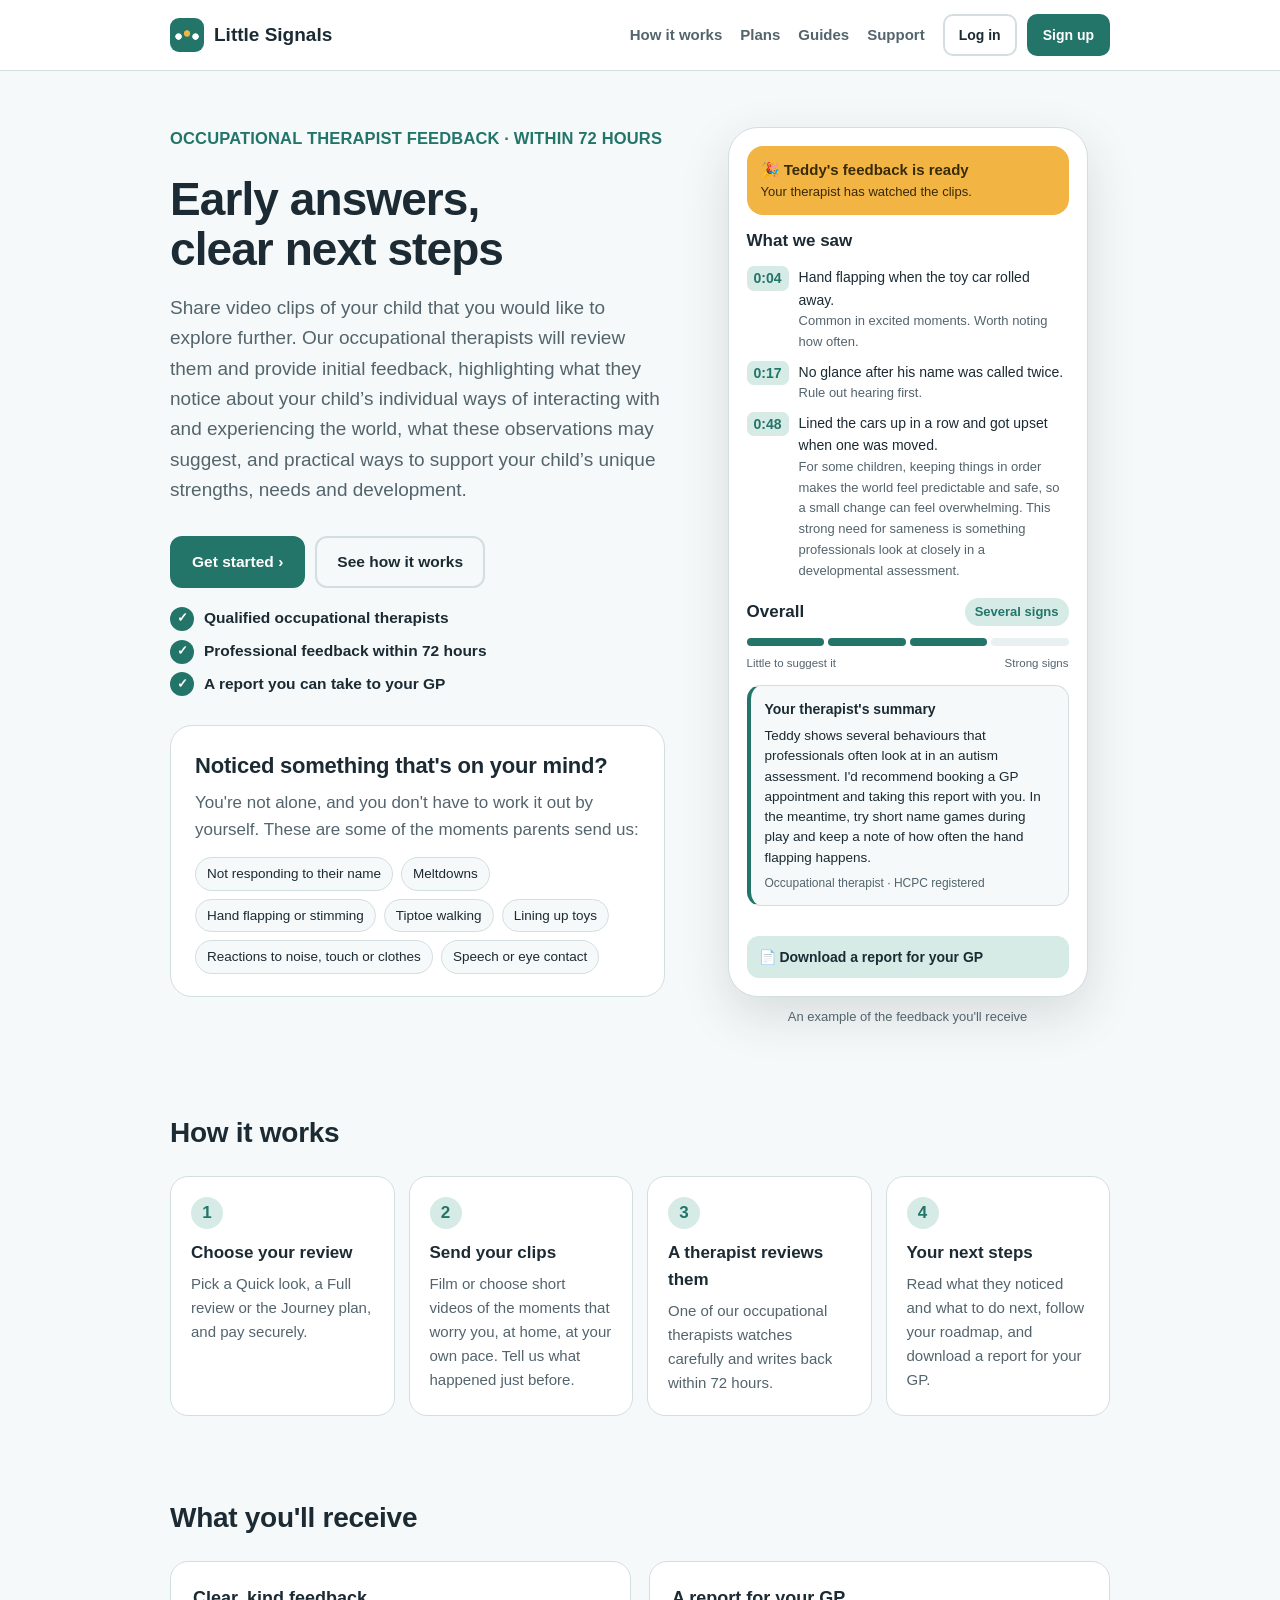
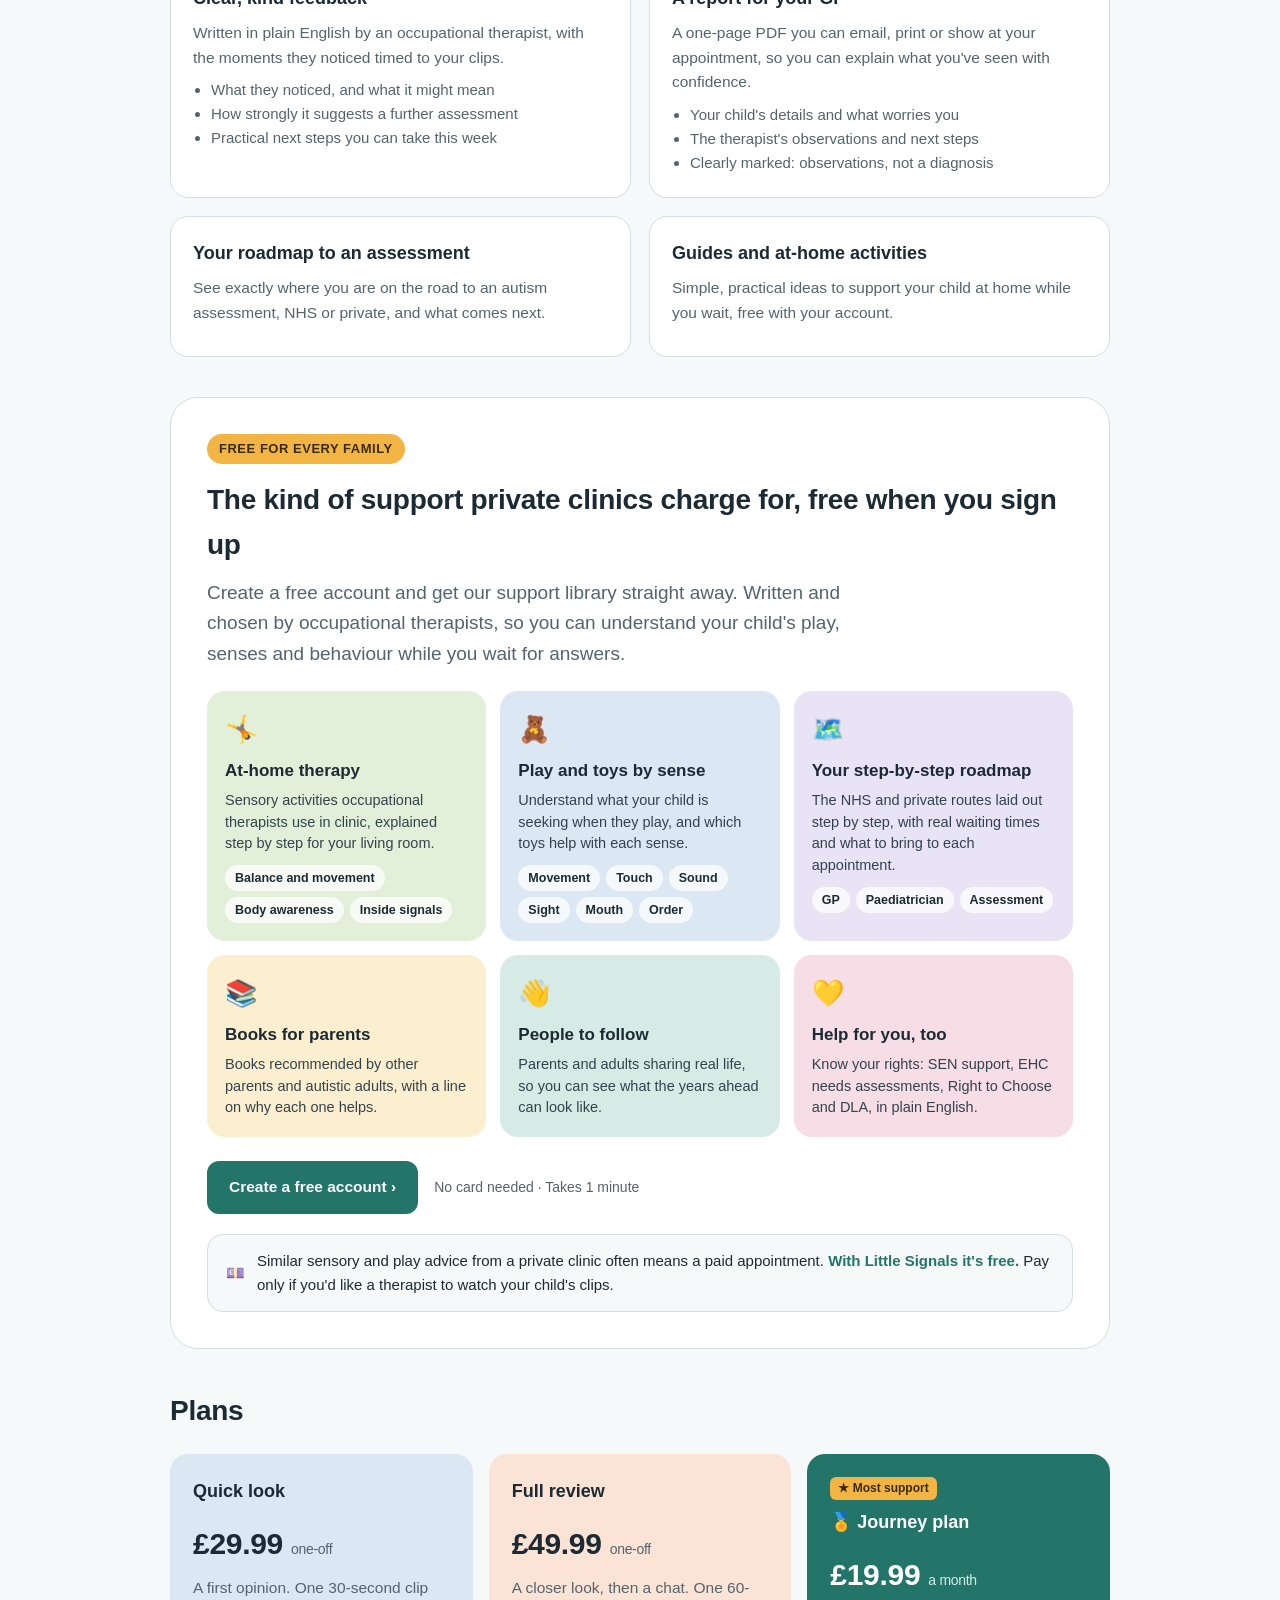
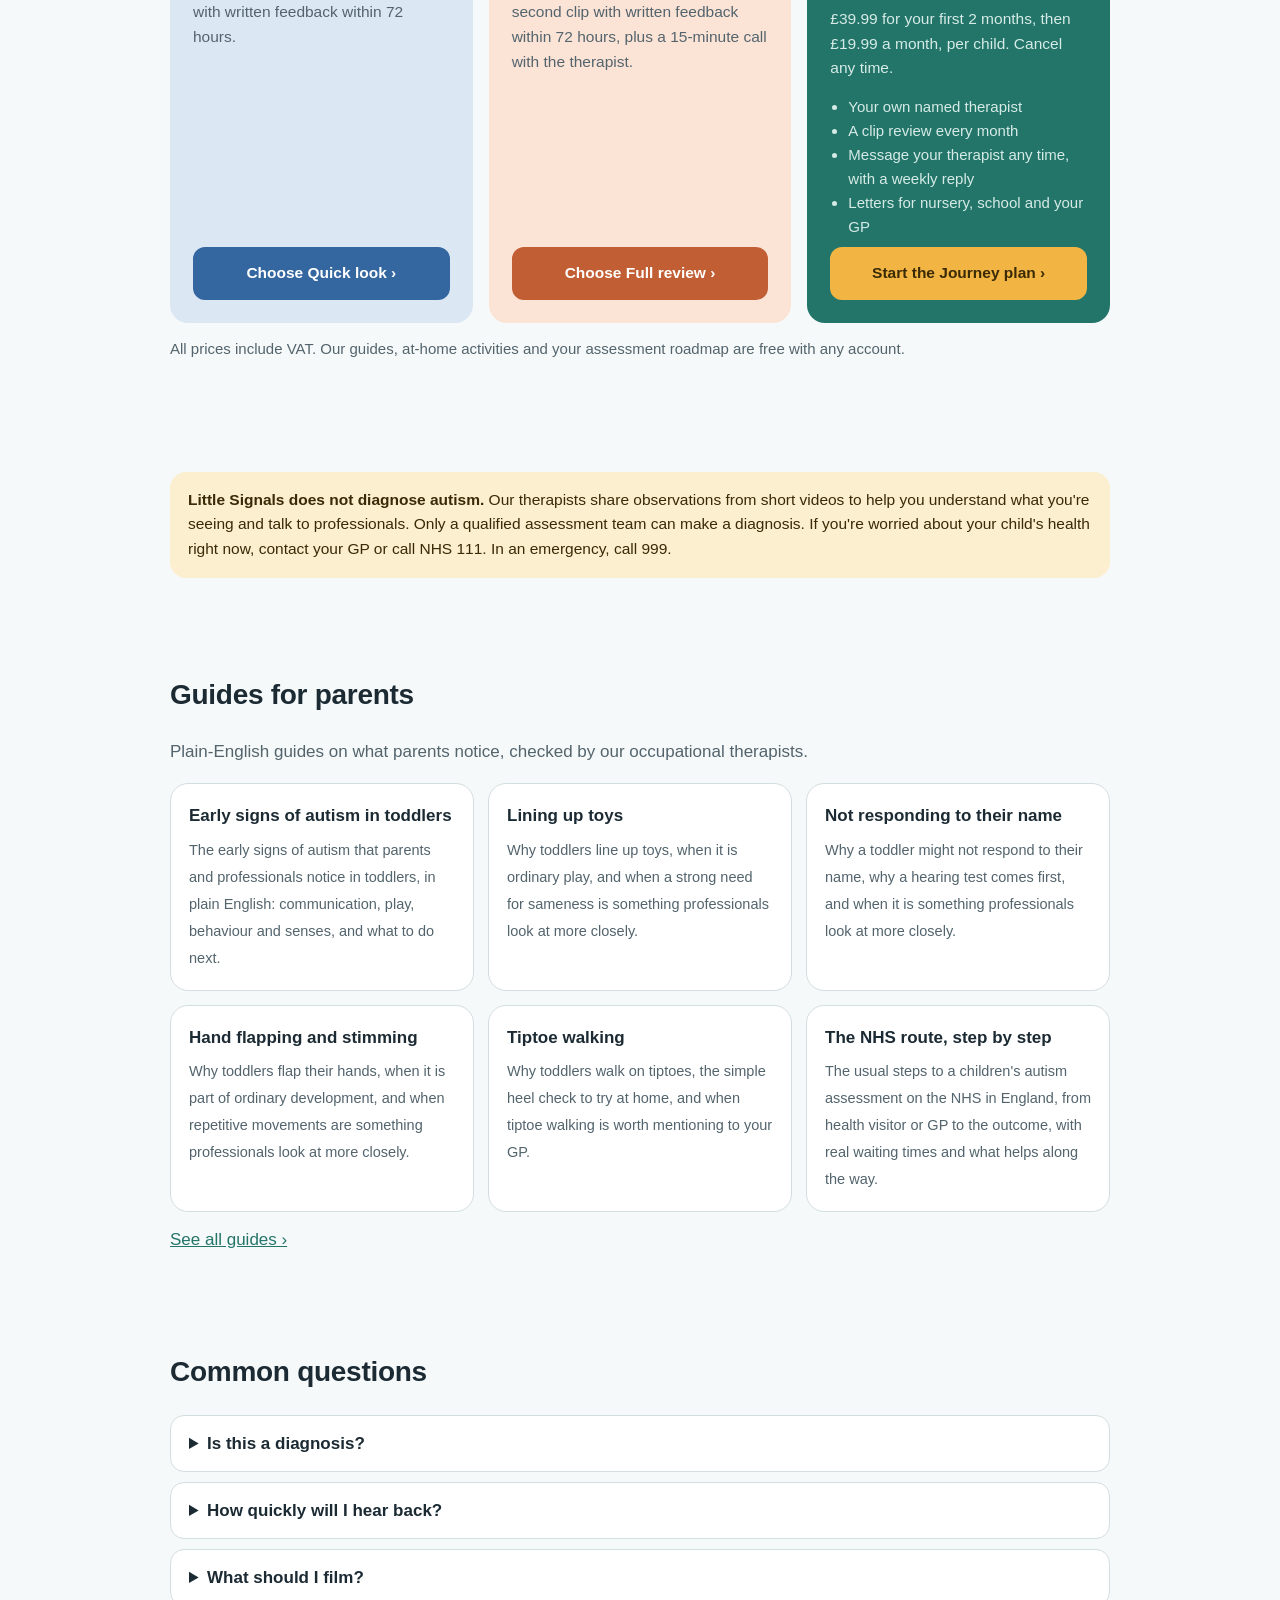
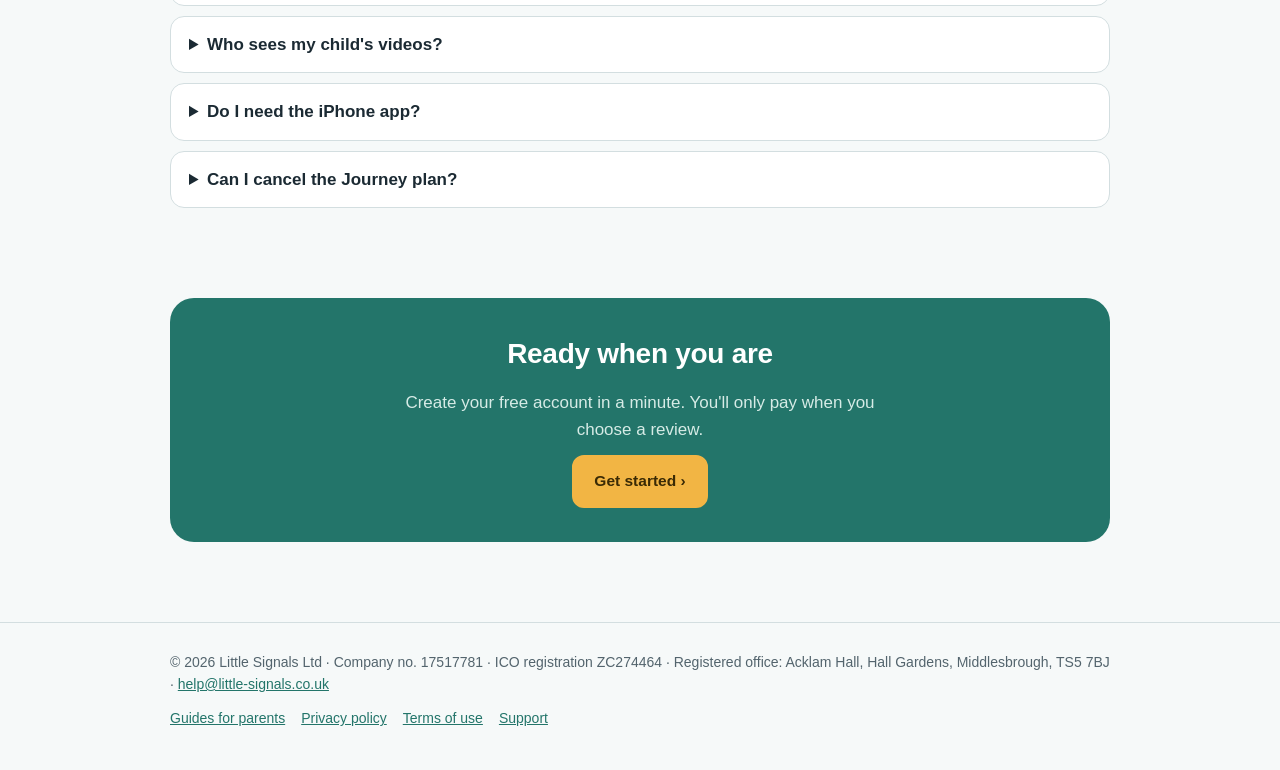
==== commit 4358a159: "Add files via upload" ====
--- a/index.html
+++ b/index.html
@@ -108,7 +108,7 @@
 <section aria-labelledby="guides-h">
   <h2 id="guides-h">Guides for parents</h2>
   <p style="color:var(--muted);margin:0">Plain-English guides on what parents notice, checked by our occupational therapists.</p>
-  <div class="glist"><a class="gcard" href="/guides/early-signs-of-autism-in-toddlers/"><b>Early signs of autism in toddlers</b><span>The early signs of autism that parents and professionals notice in toddlers, in plain English: communication, play, behaviour and senses, and what to do next.</span></a><a class="gcard" href="/guides/toddler-lining-up-toys/"><b>Lining up toys</b><span>Why toddlers line up toys, when it is ordinary play, and when a strong need for sameness is something professionals look at more closely.</span></a><a class="gcard" href="/guides/toddler-not-responding-to-name/"><b>Not responding to their name</b><span>Why a toddler might not respond to their name, why a hearing test comes first, and when it is something professionals look at more closely.</span></a></div>
+  <div class="glist"><a class="gcard" href="/guides/early-signs-of-autism-in-toddlers/"><b>Early signs of autism in toddlers</b><span>The early signs of autism that parents and professionals notice in toddlers, in plain English: communication, play, behaviour and senses, and what to do next.</span></a><a class="gcard" href="/guides/toddler-lining-up-toys/"><b>Lining up toys</b><span>Why toddlers line up toys, when it is ordinary play, and when a strong need for sameness is something professionals look at more closely.</span></a><a class="gcard" href="/guides/toddler-not-responding-to-name/"><b>Not responding to their name</b><span>Why a toddler might not respond to their name, why a hearing test comes first, and when it is something professionals look at more closely.</span></a><a class="gcard" href="/guides/toddler-hand-flapping/"><b>Hand flapping and stimming</b><span>Why toddlers flap their hands, when it is part of ordinary development, and when repetitive movements are something professionals look at more closely.</span></a><a class="gcard" href="/guides/toddler-toe-walking/"><b>Tiptoe walking</b><span>Why toddlers walk on tiptoes, the simple heel check to try at home, and when tiptoe walking is worth mentioning to your GP.</span></a><a class="gcard" href="/guides/autism-assessment-for-children-nhs-route/"><b>The NHS route, step by step</b><span>The usual steps to a children&#x27;s autism assessment on the NHS in England, from health visitor or GP to the outcome, with real waiting times and what helps along the way.</span></a></div>
   <p style="margin-top:14px"><a href="/guides/">See all guides ›</a></p>
 </section>
 
